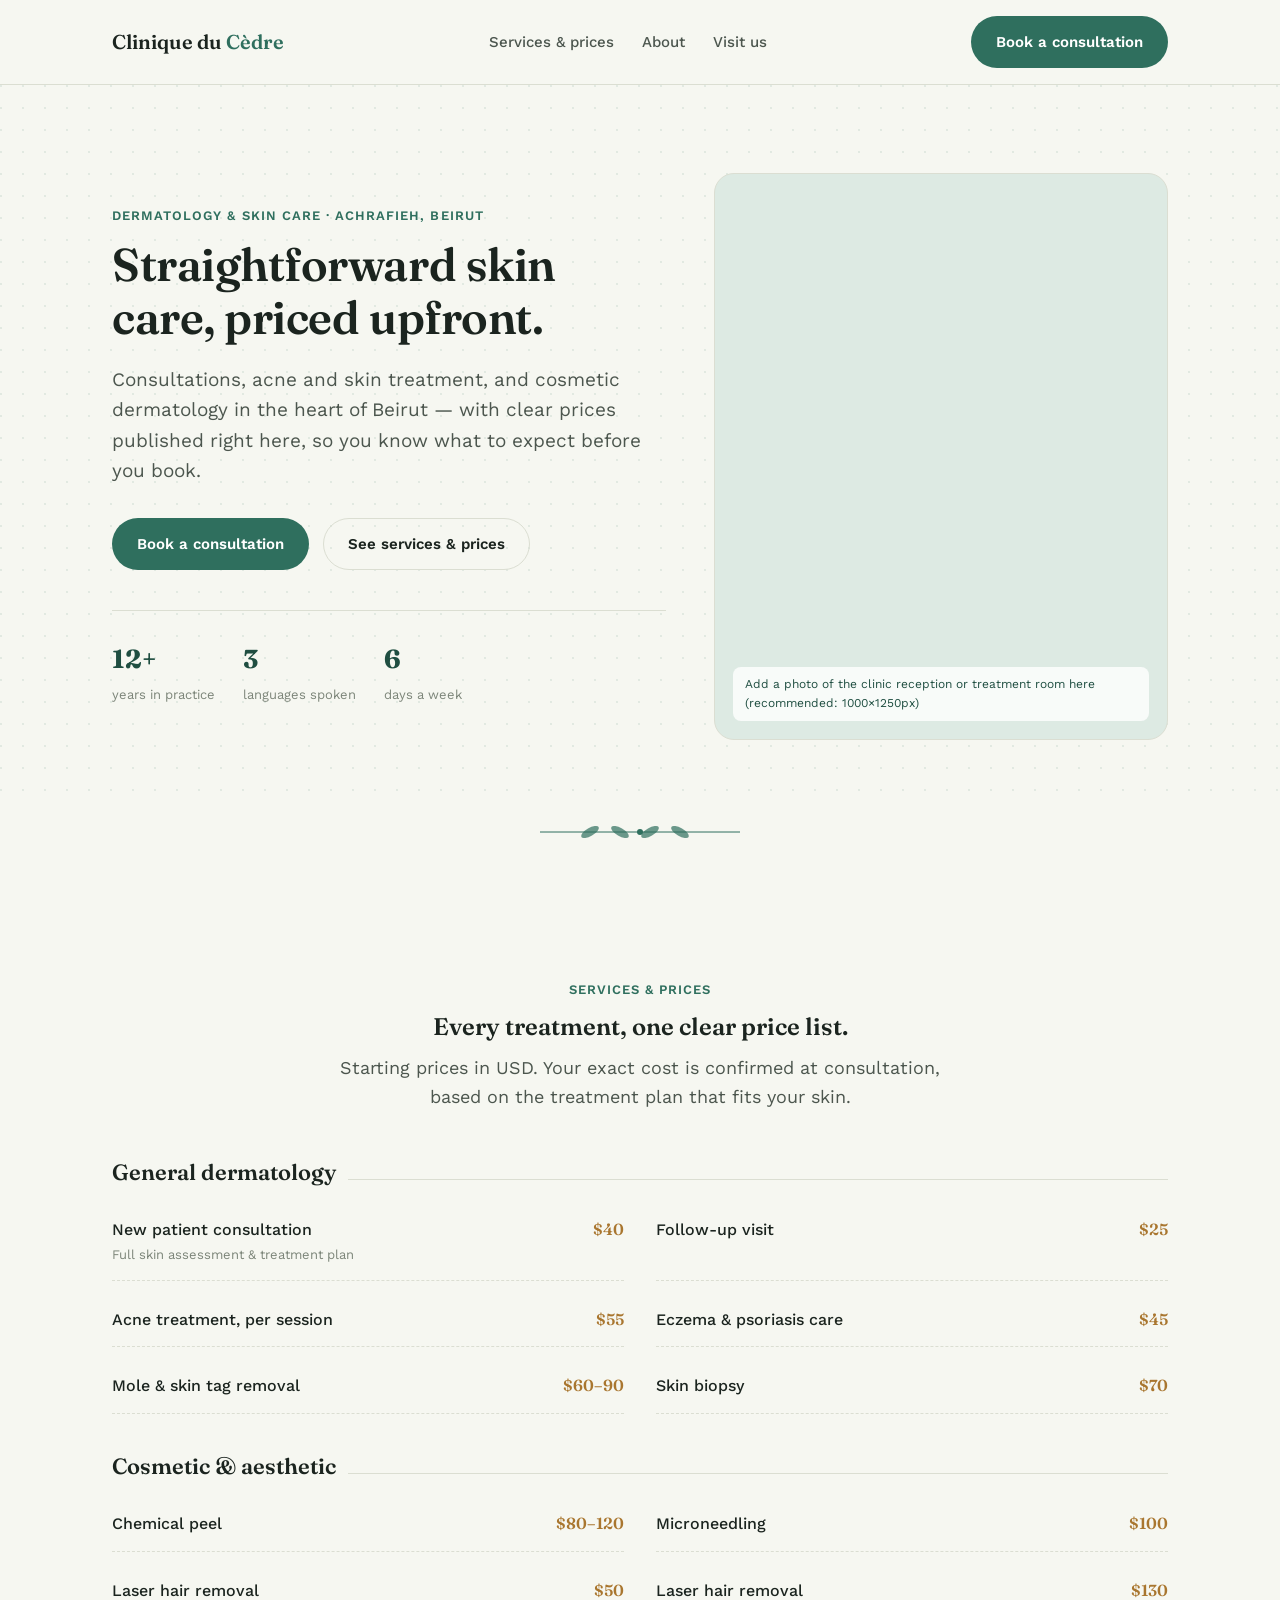
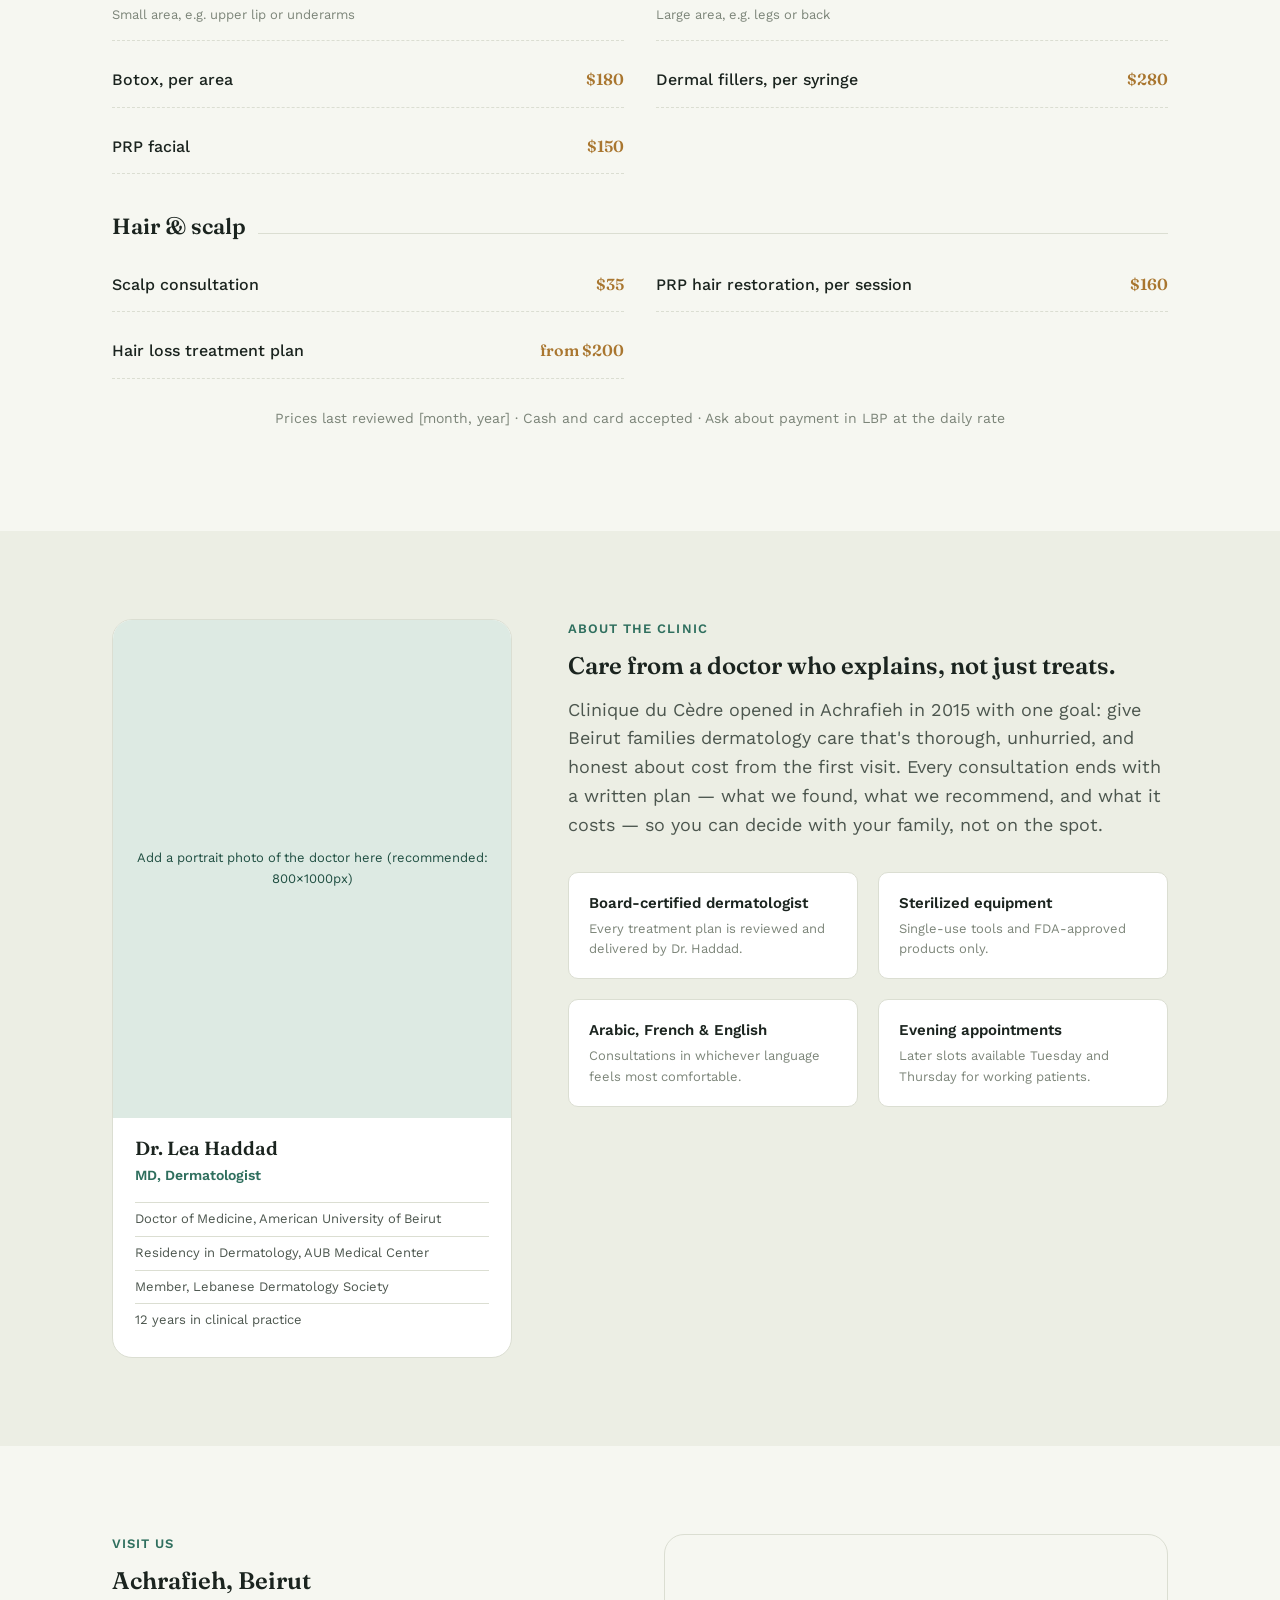
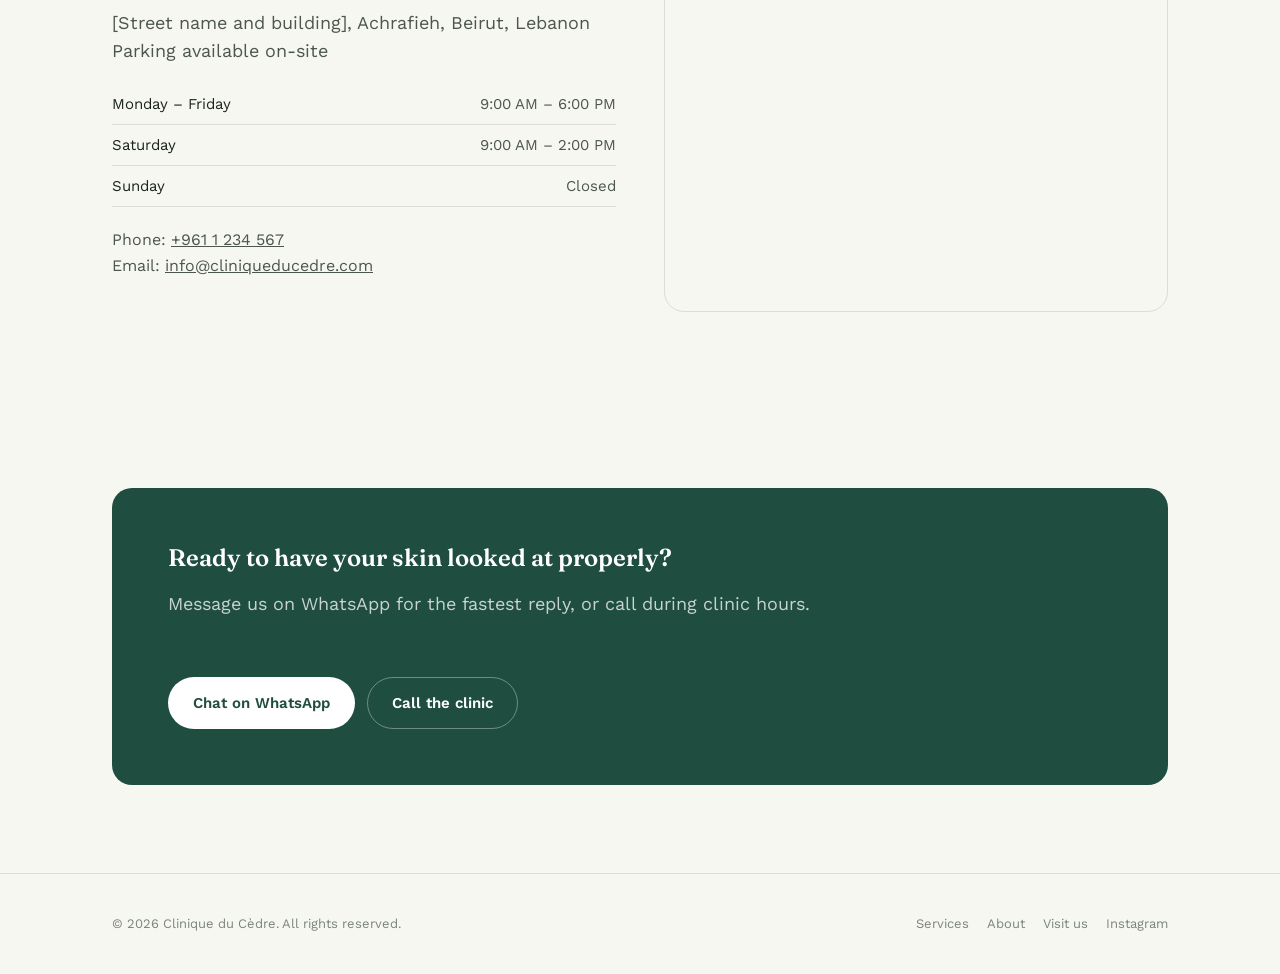
==== index.html @ 58fbdebb "Initial Site" ====
<!DOCTYPE html>
<html lang="en">
<head>
<meta charset="UTF-8">
<meta name="viewport" content="width=device-width, initial-scale=1.0">
<title>Clinique du Cèdre — Dermatology &amp; Skin Care, Beirut</title>
<meta name="description" content="Dermatology and skin care clinic in Achrafieh, Beirut. Consultations, acne and skin treatment, cosmetic dermatology — with upfront pricing.">
<link rel="preconnect" href="https://fonts.googleapis.com">
<link rel="preconnect" href="https://fonts.gstatic.com" crossorigin>
<link href="https://fonts.googleapis.com/css2?family=Fraunces:wght@500;600&family=Work+Sans:wght@400;500;600&display=swap" rel="stylesheet">
<link rel="stylesheet" href="styles.css">
</head>
<body>

<header class="site-header">
  <div class="nav-wrap">
    <a href="#top" class="logo">Clinique du <span>Cèdre</span></a>
    <nav class="nav" id="nav">
      <a href="#services">Services &amp; prices</a>
      <a href="#about">About</a>
      <a href="#location">Visit us</a>
    </nav>
    <div class="header-actions">
      <a class="btn btn-primary" href="#contact">Book a consultation</a>
      <button class="nav-toggle" id="navToggle" aria-label="Open menu" aria-expanded="false">
        <span></span><span></span><span></span>
      </button>
    </div>
  </div>
</header>

<main>

  <!-- HERO -->
  <section class="hero" id="top">
    <div class="wrap hero-inner">
      <div>
        <p class="eyebrow">Dermatology &amp; skin care · Achrafieh, Beirut</p>
        <h1>Straightforward skin care, priced upfront.</h1>
        <p class="lede">Consultations, acne and skin treatment, and cosmetic dermatology in the heart of Beirut — with clear prices published right here, so you know what to expect before you book.</p>
        <div class="hero-actions">
          <a class="btn btn-primary" href="#contact">Book a consultation</a>
          <a class="btn btn-ghost" href="#services">See services &amp; prices</a>
        </div>
        <div class="hero-stats">
          <div class="stat"><b>12+</b><span>years in practice</span></div>
          <div class="stat"><b>3</b><span>languages spoken</span></div>
          <div class="stat"><b>6</b><span>days a week</span></div>
        </div>
      </div>
      <div class="hero-art">
        <span class="placeholder-label">Add a photo of the clinic reception or treatment room here (recommended: 1000×1250px)</span>
      </div>
    </div>
  </section>

  <div class="cedar-divider" aria-hidden="true">
    <svg viewBox="0 0 220 40" fill="none" xmlns="http://www.w3.org/2000/svg">
      <line x1="10" y1="20" x2="210" y2="20" stroke="currentColor" stroke-width="1"/>
      <ellipse cx="60" cy="20" rx="10" ry="4" transform="rotate(-30 60 20)" fill="currentColor" opacity="0.7"/>
      <ellipse cx="90" cy="20" rx="10" ry="4" transform="rotate(30 90 20)" fill="currentColor" opacity="0.7"/>
      <ellipse cx="120" cy="20" rx="10" ry="4" transform="rotate(-30 120 20)" fill="currentColor" opacity="0.7"/>
      <ellipse cx="150" cy="20" rx="10" ry="4" transform="rotate(30 150 20)" fill="currentColor" opacity="0.7"/>
      <circle cx="110" cy="20" r="3" fill="currentColor"/>
    </svg>
  </div>

  <!-- SERVICES & PRICING -->
  <section id="services">
    <div class="wrap">
      <div class="section-head">
        <p class="eyebrow">Services &amp; prices</p>
        <h2>Every treatment, one clear price list.</h2>
        <p class="lede">Starting prices in USD. Your exact cost is confirmed at consultation, based on the treatment plan that fits your skin.</p>
      </div>

      <div class="service-groups">

        <div class="service-group">
          <h3>General dermatology</h3>
          <div class="service-list">
            <div class="service-row">
              <div><span class="name">New patient consultation</span><span class="desc">Full skin assessment &amp; treatment plan</span></div>
              <div class="price">$40</div>
            </div>
            <div class="service-row">
              <div><span class="name">Follow-up visit</span></div>
              <div class="price">$25</div>
            </div>
            <div class="service-row">
              <div><span class="name">Acne treatment, per session</span></div>
              <div class="price">$55</div>
            </div>
            <div class="service-row">
              <div><span class="name">Eczema &amp; psoriasis care</span></div>
              <div class="price">$45</div>
            </div>
            <div class="service-row">
              <div><span class="name">Mole &amp; skin tag removal</span></div>
              <div class="price">$60–90</div>
            </div>
            <div class="service-row">
              <div><span class="name">Skin biopsy</span></div>
              <div class="price">$70</div>
            </div>
          </div>
        </div>

        <div class="service-group">
          <h3>Cosmetic &amp; aesthetic</h3>
          <div class="service-list">
            <div class="service-row">
              <div><span class="name">Chemical peel</span></div>
              <div class="price">$80–120</div>
            </div>
            <div class="service-row">
              <div><span class="name">Microneedling</span></div>
              <div class="price">$100</div>
            </div>
            <div class="service-row">
              <div><span class="name">Laser hair removal</span><span class="desc">Small area, e.g. upper lip or underarms</span></div>
              <div class="price">$50</div>
            </div>
            <div class="service-row">
              <div><span class="name">Laser hair removal</span><span class="desc">Large area, e.g. legs or back</span></div>
              <div class="price">$130</div>
            </div>
            <div class="service-row">
              <div><span class="name">Botox, per area</span></div>
              <div class="price">$180</div>
            </div>
            <div class="service-row">
              <div><span class="name">Dermal fillers, per syringe</span></div>
              <div class="price">$280</div>
            </div>
            <div class="service-row">
              <div><span class="name">PRP facial</span></div>
              <div class="price">$150</div>
            </div>
          </div>
        </div>

        <div class="service-group">
          <h3>Hair &amp; scalp</h3>
          <div class="service-list">
            <div class="service-row">
              <div><span class="name">Scalp consultation</span></div>
              <div class="price">$35</div>
            </div>
            <div class="service-row">
              <div><span class="name">PRP hair restoration, per session</span></div>
              <div class="price">$160</div>
            </div>
            <div class="service-row">
              <div><span class="name">Hair loss treatment plan</span></div>
              <div class="price">from $200</div>
            </div>
          </div>
        </div>

      </div>

      <p class="price-note">Prices last reviewed [month, year] · Cash and card accepted · Ask about payment in LBP at the daily rate</p>
    </div>
  </section>

  <!-- ABOUT -->
  <section class="bg-alt" id="about">
    <div class="wrap about-grid">
      <div class="doctor-card">
        <div class="doctor-photo">Add a portrait photo of the doctor here (recommended: 800×1000px)</div>
        <div class="info">
          <h3>Dr. Lea Haddad</h3>
          <p class="role">MD, Dermatologist</p>
          <ul class="credentials">
            <li>Doctor of Medicine, American University of Beirut</li>
            <li>Residency in Dermatology, AUB Medical Center</li>
            <li>Member, Lebanese Dermatology Society</li>
            <li>12 years in clinical practice</li>
          </ul>
        </div>
      </div>

      <div>
        <p class="eyebrow">About the clinic</p>
        <h2>Care from a doctor who explains, not just treats.</h2>
        <p class="lede" style="margin-top:16px;">Clinique du Cèdre opened in Achrafieh in 2015 with one goal: give Beirut families dermatology care that's thorough, unhurried, and honest about cost from the first visit. Every consultation ends with a written plan — what we found, what we recommend, and what it costs — so you can decide with your family, not on the spot.</p>

        <div class="trust-grid">
          <div class="trust-item">
            <div class="t-title">Board-certified dermatologist</div>
            <div class="t-desc">Every treatment plan is reviewed and delivered by Dr. Haddad.</div>
          </div>
          <div class="trust-item">
            <div class="t-title">Sterilized equipment</div>
            <div class="t-desc">Single-use tools and FDA-approved products only.</div>
          </div>
          <div class="trust-item">
            <div class="t-title">Arabic, French &amp; English</div>
            <div class="t-desc">Consultations in whichever language feels most comfortable.</div>
          </div>
          <div class="trust-item">
            <div class="t-title">Evening appointments</div>
            <div class="t-desc">Later slots available Tuesday and Thursday for working patients.</div>
          </div>
        </div>
      </div>
    </div>
  </section>

  <!-- LOCATION -->
  <section id="location">
    <div class="wrap location-grid">
      <div>
        <p class="eyebrow">Visit us</p>
        <h2>Achrafieh, Beirut</h2>
        <p class="lede" style="margin-top:14px;">[Street name and building], Achrafieh, Beirut, Lebanon<br>Parking available on-site</p>

        <table class="hours-table">
          <tr><td>Monday – Friday</td><td>9:00 AM – 6:00 PM</td></tr>
          <tr><td>Saturday</td><td>9:00 AM – 2:00 PM</td></tr>
          <tr><td>Sunday</td><td>Closed</td></tr>
        </table>

        <p style="margin-top:20px; color: var(--ink-soft);">Phone: <a href="tel:+9611234567">+961 1 234 567</a><br>Email: <a href="mailto:info@cliniqueducedre.com">info@cliniqueducedre.com</a></p>
      </div>

      <div class="map-frame">
        <iframe
          src="https://www.google.com/maps?q=Achrafieh,Beirut,Lebanon&output=embed"
          loading="lazy"
          referrerpolicy="no-referrer-when-downgrade"
          title="Map showing Achrafieh, Beirut">
        </iframe>
      </div>
    </div>
  </section>

  <!-- CONTACT -->
  <section id="contact">
    <div class="wrap">
      <div class="contact-card">
        <div>
          <h2>Ready to have your skin looked at properly?</h2>
          <p class="lede">Message us on WhatsApp for the fastest reply, or call during clinic hours.</p>
        </div>
        <div class="contact-actions">
          <a class="btn btn-primary" href="https://wa.me/9611234567" target="_blank" rel="noopener">Chat on WhatsApp</a>
          <a class="btn btn-whatsapp" href="tel:+9611234567">Call the clinic</a>
        </div>
      </div>
    </div>
  </section>

</main>

<footer>
  <div class="wrap footer-inner">
    <span>© <span id="year"></span> Clinique du Cèdre. All rights reserved.</span>
    <div style="display:flex; gap:18px;">
      <a href="#services">Services</a>
      <a href="#about">About</a>
      <a href="#location">Visit us</a>
      <a href="https://instagram.com" target="_blank" rel="noopener">Instagram</a>
    </div>
  </div>
</footer>

<script src="script.js"></script>
</body>
</html>
---- styles.css ----
/* ============================================
   Clinique du Cèdre — Dermatology & Skin Care
   ============================================ */

:root {
  --bg: #F6F7F1;
  --bg-alt: #ECEEE4;
  --card: #FFFFFF;
  --ink: #1B241F;
  --ink-soft: #4C564E;
  --ink-faint: #7C8579;
  --accent: #2F6F5E;
  --accent-dark: #1F4E41;
  --accent-soft: #DDEAE3;
  --gold: #A9762F;
  --gold-soft: #F1E4CE;
  --line: #DBDED2;

  --font-display: "Fraunces", Georgia, serif;
  --font-body: "Work Sans", -apple-system, BlinkMacSystemFont, sans-serif;

  --radius: 10px;
  --radius-lg: 20px;
  --wrap: 1120px;
}

* { box-sizing: border-box; }
html { scroll-behavior: smooth; }

body {
  margin: 0;
  background: var(--bg);
  color: var(--ink);
  font-family: var(--font-body);
  font-size: 16px;
  line-height: 1.6;
}

img { max-width: 100%; display: block; }

a { color: inherit; }

.wrap {
  max-width: var(--wrap);
  margin: 0 auto;
  padding: 0 32px;
}

h1, h2, h3 {
  font-family: var(--font-display);
  font-weight: 600;
  line-height: 1.15;
  margin: 0;
  color: var(--ink);
}

.eyebrow {
  font-size: 13px;
  letter-spacing: 0.08em;
  text-transform: uppercase;
  color: var(--accent);
  font-weight: 600;
  margin: 0 0 12px;
}

.lede {
  font-size: 18px;
  color: var(--ink-soft);
  max-width: 60ch;
}

/* -------- Buttons -------- */
.btn {
  display: inline-flex;
  align-items: center;
  gap: 8px;
  padding: 13px 24px;
  border-radius: 999px;
  font-size: 15px;
  font-weight: 600;
  text-decoration: none;
  border: 1px solid transparent;
  cursor: pointer;
  transition: transform 0.15s ease, background 0.15s ease, border-color 0.15s ease;
}
.btn:hover { transform: translateY(-1px); }
.btn-primary { background: var(--accent); color: #fff; }
.btn-primary:hover { background: var(--accent-dark); }
.btn-ghost { background: transparent; color: var(--ink); border-color: var(--line); }
.btn-ghost:hover { border-color: var(--accent); color: var(--accent); }
.btn-whatsapp { background: #fff; color: var(--accent-dark); border-color: var(--accent-soft); }
.btn-whatsapp:hover { border-color: var(--accent); }

/* -------- Header -------- */
.site-header {
  position: sticky;
  top: 0;
  z-index: 50;
  background: rgba(246, 247, 241, 0.92);
  backdrop-filter: blur(8px);
  border-bottom: 1px solid var(--line);
}
.nav-wrap {
  max-width: var(--wrap);
  margin: 0 auto;
  padding: 16px 32px;
  display: flex;
  align-items: center;
  justify-content: space-between;
  gap: 24px;
}
.logo {
  font-family: var(--font-display);
  font-size: 20px;
  font-weight: 600;
  text-decoration: none;
  color: var(--ink);
  white-space: nowrap;
}
.logo span { color: var(--accent); }
.nav {
  display: flex;
  gap: 28px;
  align-items: center;
}
.nav a {
  text-decoration: none;
  font-size: 15px;
  color: var(--ink-soft);
  font-weight: 500;
}
.nav a:hover { color: var(--accent); }
.nav-toggle {
  display: none;
  background: none;
  border: none;
  cursor: pointer;
  padding: 6px;
}
.nav-toggle span {
  display: block;
  width: 22px;
  height: 2px;
  background: var(--ink);
  margin: 5px 0;
  transition: 0.2s;
}
.header-actions { display: flex; align-items: center; gap: 16px; }

/* -------- Hero -------- */
.hero {
  position: relative;
  overflow: hidden;
  padding: 88px 0 64px;
  background:
    radial-gradient(circle at 1px 1px, rgba(47,111,94,0.10) 1.4px, transparent 0) 0 0/22px 22px,
    var(--bg);
}
.hero-inner {
  display: grid;
  grid-template-columns: 1.1fr 0.9fr;
  gap: 48px;
  align-items: center;
}
.hero h1 {
  font-size: 46px;
  letter-spacing: -0.01em;
}
.hero .lede { margin: 20px 0 32px; font-size: 19px; }
.hero-actions { display: flex; gap: 14px; flex-wrap: wrap; }
.hero-stats {
  display: flex;
  gap: 28px;
  margin-top: 40px;
  padding-top: 28px;
  border-top: 1px solid var(--line);
}
.stat b {
  display: block;
  font-family: var(--font-display);
  font-size: 26px;
  color: var(--accent-dark);
}
.stat span {
  font-size: 13px;
  color: var(--ink-faint);
}
.hero-art {
  border-radius: var(--radius-lg);
  background: var(--accent-soft);
  aspect-ratio: 4/5;
  display: flex;
  align-items: center;
  justify-content: center;
  position: relative;
  border: 1px solid var(--line);
}
.hero-art .placeholder-label {
  position: absolute;
  bottom: 18px;
  left: 18px;
  right: 18px;
  font-size: 12px;
  color: var(--accent-dark);
  background: rgba(255,255,255,0.8);
  padding: 8px 12px;
  border-radius: 8px;
}

/* -------- Cedar divider (signature motif) -------- */
.cedar-divider {
  display: flex;
  justify-content: center;
  padding: 8px 0 40px;
}
.cedar-divider svg { width: 220px; height: auto; color: var(--accent); }

/* -------- Section shell -------- */
section { padding: 88px 0; }
.section-head { max-width: 620px; margin: 0 auto 48px; text-align: center; }
.section-head .lede { margin: 14px auto 0; }
.bg-alt { background: var(--bg-alt); }

/* -------- Services -------- */
.service-groups { display: flex; flex-direction: column; gap: 40px; }
.service-group h3 {
  font-size: 22px;
  margin-bottom: 18px;
  display: flex;
  align-items: baseline;
  gap: 12px;
}
.service-group h3::after {
  content: "";
  flex: 1;
  height: 1px;
  background: var(--line);
}
.service-list { display: grid; grid-template-columns: repeat(2, 1fr); gap: 12px 32px; }
.service-row {
  display: flex;
  justify-content: space-between;
  align-items: baseline;
  gap: 16px;
  padding: 14px 0;
  border-bottom: 1px dashed var(--line);
}
.service-row .name { font-weight: 500; }
.service-row .desc { display: block; font-size: 13px; color: var(--ink-faint); margin-top: 2px; }
.service-row .price {
  font-family: var(--font-display);
  font-weight: 600;
  color: var(--gold);
  white-space: nowrap;
}
.price-note {
  margin-top: 28px;
  font-size: 14px;
  color: var(--ink-faint);
  text-align: center;
}

/* -------- About -------- */
.about-grid {
  display: grid;
  grid-template-columns: 0.8fr 1.2fr;
  gap: 56px;
  align-items: start;
}
.doctor-card {
  background: var(--card);
  border: 1px solid var(--line);
  border-radius: var(--radius-lg);
  overflow: hidden;
}
.doctor-photo {
  aspect-ratio: 4/5;
  background: var(--accent-soft);
  display: flex;
  align-items: center;
  justify-content: center;
  color: var(--accent-dark);
  font-size: 13px;
  text-align: center;
  padding: 20px;
}
.doctor-card .info { padding: 20px 22px; }
.doctor-card h3 { font-size: 19px; }
.doctor-card .role { color: var(--accent); font-size: 14px; font-weight: 600; margin: 4px 0 0; }
.credentials { list-style: none; margin: 16px 0 0; padding: 0; font-size: 13px; color: var(--ink-soft); }
.credentials li { padding: 6px 0; border-top: 1px solid var(--line); }

.trust-grid {
  display: grid;
  grid-template-columns: repeat(2, 1fr);
  gap: 20px;
  margin-top: 32px;
}
.trust-item {
  background: var(--card);
  border: 1px solid var(--line);
  border-radius: var(--radius);
  padding: 18px 20px;
}
.trust-item .t-title { font-weight: 600; font-size: 15px; }
.trust-item .t-desc { font-size: 13px; color: var(--ink-faint); margin-top: 4px; }

/* -------- Location -------- */
.location-grid {
  display: grid;
  grid-template-columns: 1fr 1fr;
  gap: 48px;
  align-items: start;
}
.hours-table { width: 100%; border-collapse: collapse; margin-top: 16px; }
.hours-table td { padding: 8px 0; border-bottom: 1px solid var(--line); font-size: 15px; }
.hours-table td:last-child { text-align: right; color: var(--ink-soft); }
.map-frame {
  border-radius: var(--radius-lg);
  overflow: hidden;
  border: 1px solid var(--line);
  aspect-ratio: 4/3;
}
.map-frame iframe { width: 100%; height: 100%; border: 0; }

/* -------- Contact -------- */
.contact-card {
  background: var(--accent-dark);
  color: #F3F5F0;
  border-radius: var(--radius-lg);
  padding: 56px;
  display: flex;
  justify-content: space-between;
  align-items: center;
  gap: 40px;
  flex-wrap: wrap;
}
.contact-card h2 { color: #fff; }
.contact-card .lede { color: rgba(243,245,240,0.8); }
.contact-actions { display: flex; gap: 12px; flex-wrap: wrap; }
.contact-card .btn-primary { background: #fff; color: var(--accent-dark); }
.contact-card .btn-primary:hover { background: var(--gold-soft); }
.contact-card .btn-whatsapp { background: transparent; color: #fff; border-color: rgba(255,255,255,0.35); }

/* -------- Footer -------- */
footer {
  border-top: 1px solid var(--line);
  padding: 40px 0;
}
.footer-inner {
  display: flex;
  justify-content: space-between;
  align-items: center;
  gap: 20px;
  flex-wrap: wrap;
  font-size: 13px;
  color: var(--ink-faint);
}
.footer-inner a { text-decoration: none; color: var(--ink-faint); }
.footer-inner a:hover { color: var(--accent); }

/* -------- Responsive -------- */
@media (max-width: 900px) {
  .hero-inner, .about-grid, .location-grid { grid-template-columns: 1fr; }
  .hero-art { order: -1; }
  .service-list { grid-template-columns: 1fr; }
  .trust-grid { grid-template-columns: 1fr; }
}

@media (max-width: 720px) {
  .nav, .header-actions .btn-primary { display: none; }
  .nav-toggle { display: block; }
  .nav.open {
    display: flex;
    flex-direction: column;
    position: absolute;
    top: 100%;
    left: 0;
    right: 0;
    background: var(--bg);
    padding: 20px 32px;
    border-bottom: 1px solid var(--line);
  }
  .hero h1 { font-size: 34px; }
  .hero-stats { flex-wrap: wrap; }
  .contact-card { padding: 36px 28px; flex-direction: column; text-align: center; }
  section { padding: 56px 0; }
}

@media (prefers-reduced-motion: reduce) {
  html { scroll-behavior: auto; }
  .btn { transition: none; }
}
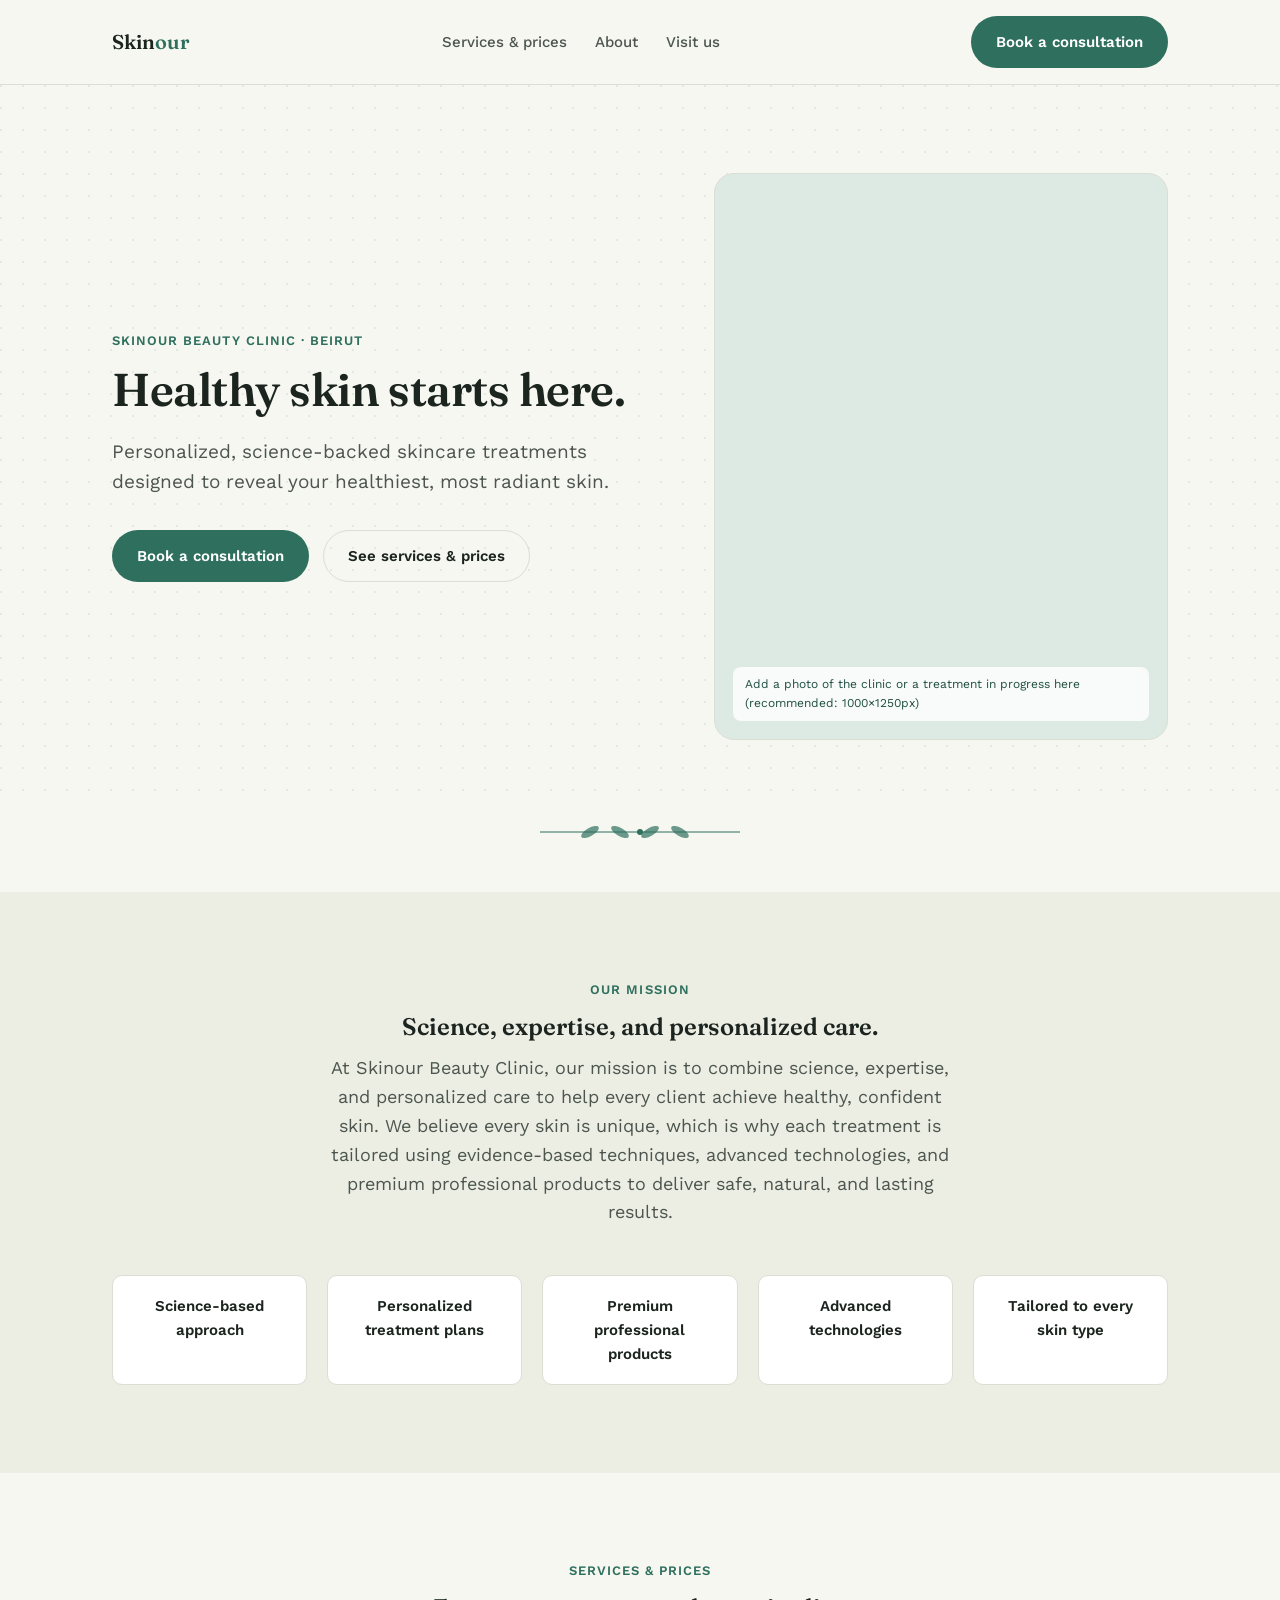
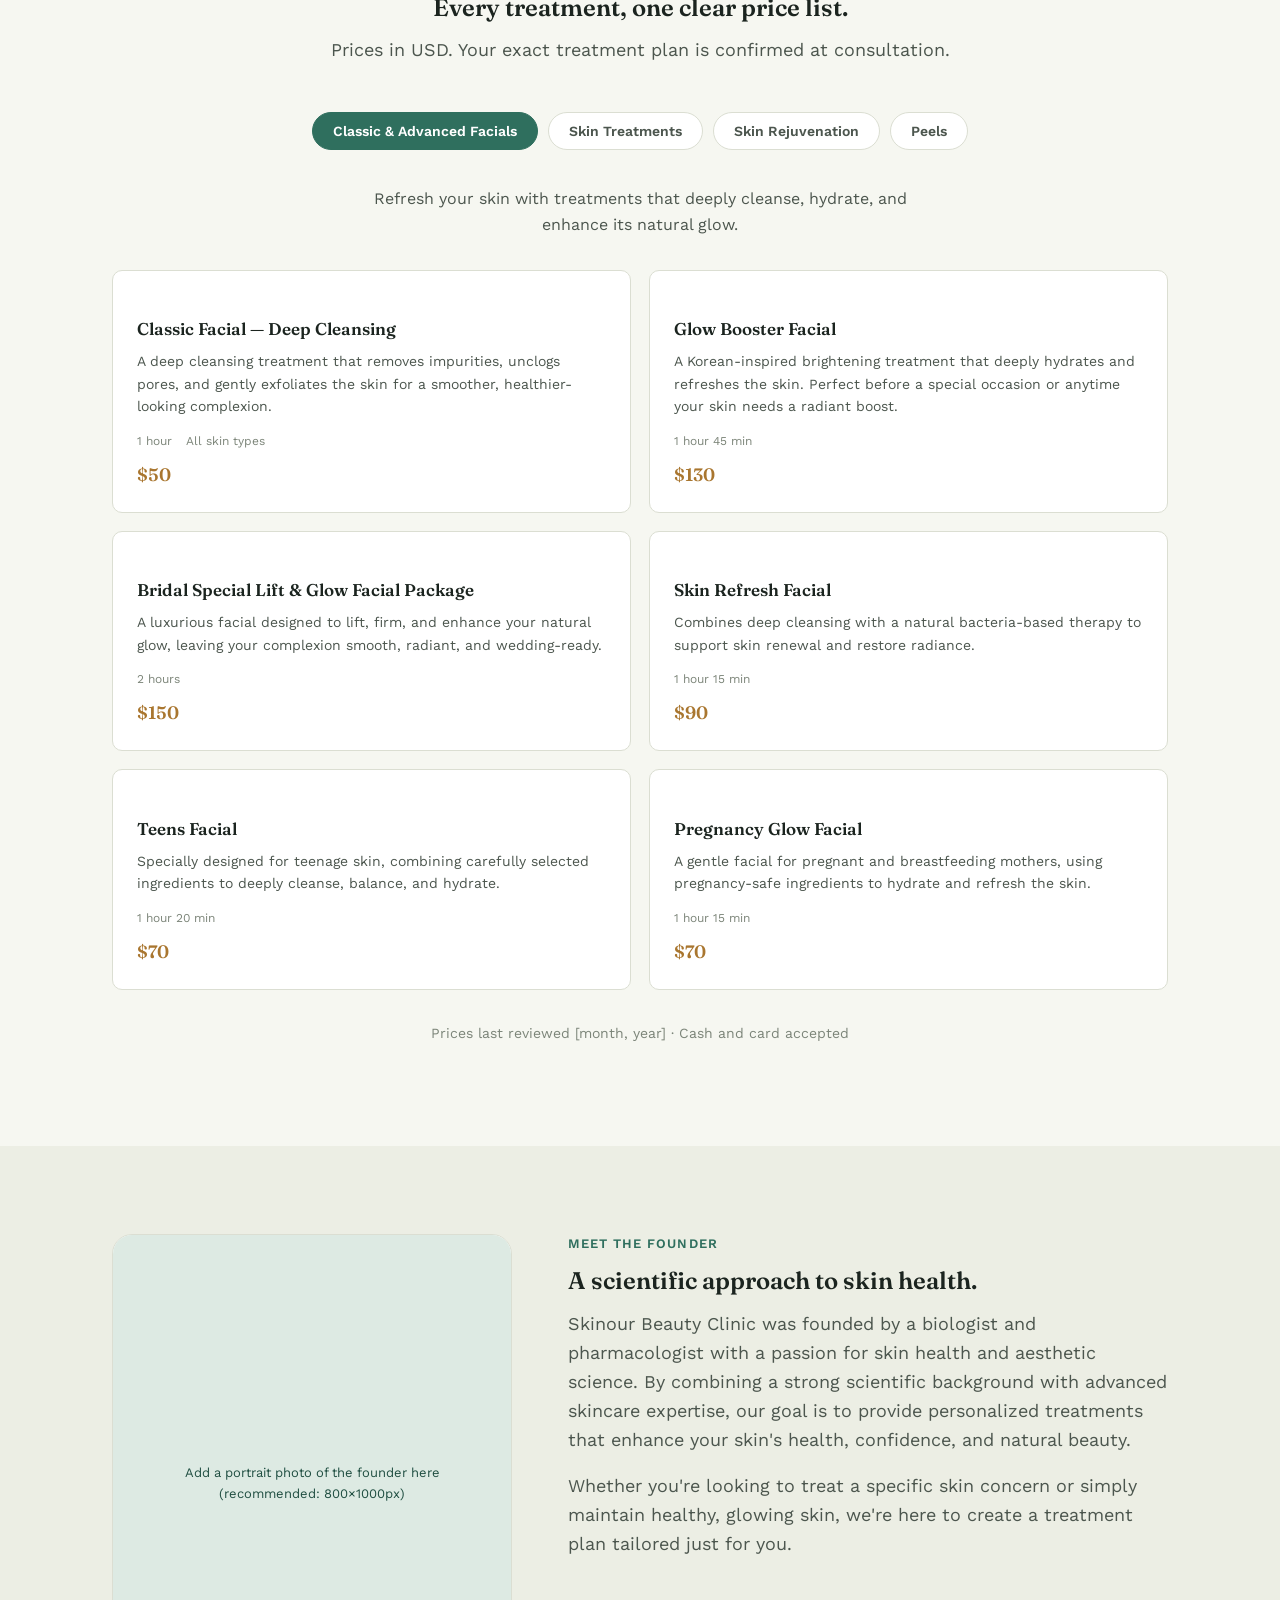
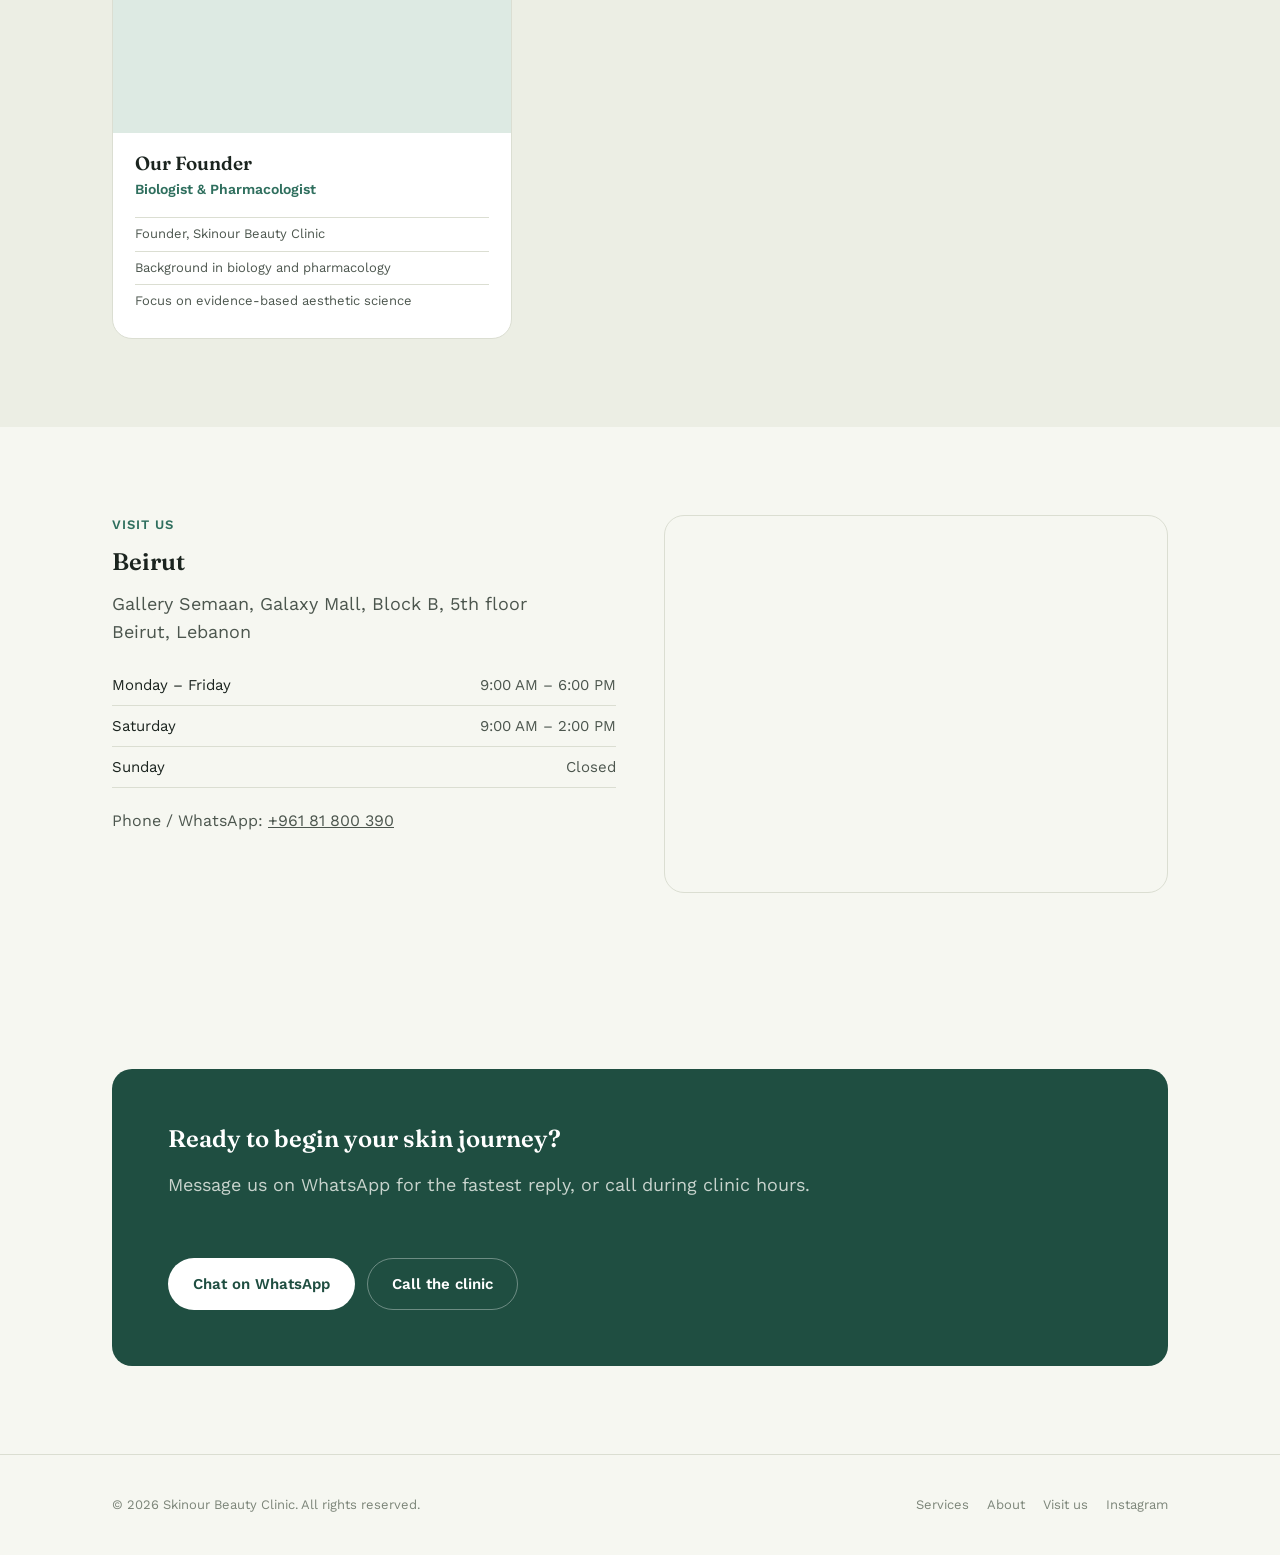
==== commit e776c0ae: "Add files via upload" ====
--- a/index.html
+++ b/index.html
@@ -3,8 +3,8 @@
 <head>
 <meta charset="UTF-8">
 <meta name="viewport" content="width=device-width, initial-scale=1.0">
-<title>Clinique du Cèdre — Dermatology &amp; Skin Care, Beirut</title>
-<meta name="description" content="Dermatology and skin care clinic in Achrafieh, Beirut. Consultations, acne and skin treatment, cosmetic dermatology — with upfront pricing.">
+<title>Skinour Beauty Clinic — Skincare Treatments in Beirut</title>
+<meta name="description" content="Personalized, science-backed skincare treatments in Beirut. Facials, skin treatments, skin rejuvenation, and professional peels — with upfront pricing.">
 <link rel="preconnect" href="https://fonts.googleapis.com">
 <link rel="preconnect" href="https://fonts.gstatic.com" crossorigin>
 <link href="https://fonts.googleapis.com/css2?family=Fraunces:wght@500;600&family=Work+Sans:wght@400;500;600&display=swap" rel="stylesheet">
@@ -14,7 +14,7 @@
 
 <header class="site-header">
   <div class="nav-wrap">
-    <a href="#top" class="logo">Clinique du <span>Cèdre</span></a>
+    <a href="#top" class="logo">Skin<span>our</span></a>
     <nav class="nav" id="nav">
       <a href="#services">Services &amp; prices</a>
       <a href="#about">About</a>
@@ -35,21 +35,16 @@
   <section class="hero" id="top">
     <div class="wrap hero-inner">
       <div>
-        <p class="eyebrow">Dermatology &amp; skin care · Achrafieh, Beirut</p>
-        <h1>Straightforward skin care, priced upfront.</h1>
-        <p class="lede">Consultations, acne and skin treatment, and cosmetic dermatology in the heart of Beirut — with clear prices published right here, so you know what to expect before you book.</p>
+        <p class="eyebrow">Skinour Beauty Clinic · Beirut</p>
+        <h1>Healthy skin starts here.</h1>
+        <p class="lede">Personalized, science-backed skincare treatments designed to reveal your healthiest, most radiant skin.</p>
         <div class="hero-actions">
           <a class="btn btn-primary" href="#contact">Book a consultation</a>
           <a class="btn btn-ghost" href="#services">See services &amp; prices</a>
         </div>
-        <div class="hero-stats">
-          <div class="stat"><b>12+</b><span>years in practice</span></div>
-          <div class="stat"><b>3</b><span>languages spoken</span></div>
-          <div class="stat"><b>6</b><span>days a week</span></div>
-        </div>
       </div>
       <div class="hero-art">
-        <span class="placeholder-label">Add a photo of the clinic reception or treatment room here (recommended: 1000×1250px)</span>
+        <span class="placeholder-label">Add a photo of the clinic or a treatment in progress here (recommended: 1000×1250px)</span>
       </div>
     </div>
   </section>
@@ -65,145 +60,220 @@
     </svg>
   </div>
 
+  <!-- MISSION -->
+  <section class="bg-alt">
+    <div class="wrap">
+      <div class="section-head">
+        <p class="eyebrow">Our mission</p>
+        <h2>Science, expertise, and personalized care.</h2>
+        <p class="lede">At Skinour Beauty Clinic, our mission is to combine science, expertise, and personalized care to help every client achieve healthy, confident skin. We believe every skin is unique, which is why each treatment is tailored using evidence-based techniques, advanced technologies, and premium professional products to deliver safe, natural, and lasting results.</p>
+      </div>
+
+      <div class="trust-grid trust-grid-5">
+        <div class="trust-item"><div class="t-title">Science-based approach</div></div>
+        <div class="trust-item"><div class="t-title">Personalized treatment plans</div></div>
+        <div class="trust-item"><div class="t-title">Premium professional products</div></div>
+        <div class="trust-item"><div class="t-title">Advanced technologies</div></div>
+        <div class="trust-item"><div class="t-title">Tailored to every skin type</div></div>
+      </div>
+    </div>
+  </section>
+
   <!-- SERVICES & PRICING -->
   <section id="services">
     <div class="wrap">
       <div class="section-head">
         <p class="eyebrow">Services &amp; prices</p>
         <h2>Every treatment, one clear price list.</h2>
-        <p class="lede">Starting prices in USD. Your exact cost is confirmed at consultation, based on the treatment plan that fits your skin.</p>
-      </div>
-
-      <div class="service-groups">
-
-        <div class="service-group">
-          <h3>General dermatology</h3>
-          <div class="service-list">
-            <div class="service-row">
-              <div><span class="name">New patient consultation</span><span class="desc">Full skin assessment &amp; treatment plan</span></div>
-              <div class="price">$40</div>
+        <p class="lede">Prices in USD. Your exact treatment plan is confirmed at consultation.</p>
+      </div>
+
+      <div class="category-tabs" id="categoryTabs">
+        <button class="tab-btn active" data-cat="facials">Classic &amp; Advanced Facials</button>
+        <button class="tab-btn" data-cat="treatments">Skin Treatments</button>
+        <button class="tab-btn" data-cat="rejuvenation">Skin Rejuvenation</button>
+        <button class="tab-btn" data-cat="peels">Peels</button>
+      </div>
+
+      <!-- FACIALS -->
+      <div class="category-panel active" id="facials">
+        <p class="category-intro">Refresh your skin with treatments that deeply cleanse, hydrate, and enhance its natural glow.</p>
+        <div class="service-cards">
+
+          <div class="service-card">
+            <h4>Classic Facial — Deep Cleansing</h4>
+            <p class="desc">A deep cleansing treatment that removes impurities, unclogs pores, and gently exfoliates the skin for a smoother, healthier-looking complexion.</p>
+            <div class="meta"><span>1 hour</span><span>All skin types</span></div>
+            <div class="card-price">$50</div>
+          </div>
+
+          <div class="service-card">
+            <h4>Glow Booster Facial</h4>
+            <p class="desc">A Korean-inspired brightening treatment that deeply hydrates and refreshes the skin. Perfect before a special occasion or anytime your skin needs a radiant boost.</p>
+            <div class="meta"><span>1 hour 45 min</span></div>
+            <div class="card-price">$130</div>
+          </div>
+
+          <div class="service-card">
+            <h4>Bridal Special Lift &amp; Glow Facial Package</h4>
+            <p class="desc">A luxurious facial designed to lift, firm, and enhance your natural glow, leaving your complexion smooth, radiant, and wedding-ready.</p>
+            <div class="meta"><span>2 hours</span></div>
+            <div class="card-price">$150</div>
+          </div>
+
+          <div class="service-card">
+            <h4>Skin Refresh Facial</h4>
+            <p class="desc">Combines deep cleansing with a natural bacteria-based therapy to support skin renewal and restore radiance.</p>
+            <div class="meta"><span>1 hour 15 min</span></div>
+            <div class="card-price">$90</div>
+          </div>
+
+          <div class="service-card">
+            <h4>Teens Facial</h4>
+            <p class="desc">Specially designed for teenage skin, combining carefully selected ingredients to deeply cleanse, balance, and hydrate.</p>
+            <div class="meta"><span>1 hour 20 min</span></div>
+            <div class="card-price">$70</div>
+          </div>
+
+          <div class="service-card">
+            <h4>Pregnancy Glow Facial</h4>
+            <p class="desc">A gentle facial for pregnant and breastfeeding mothers, using pregnancy-safe ingredients to hydrate and refresh the skin.</p>
+            <div class="meta"><span>1 hour 15 min</span></div>
+            <div class="card-price">$70</div>
+          </div>
+
+        </div>
+      </div>
+
+      <!-- SKIN TREATMENTS -->
+      <div class="category-panel" id="treatments">
+        <p class="category-intro">Advanced therapies designed to address specific skin concerns with targeted, professional solutions.</p>
+        <div class="service-cards">
+
+          <div class="service-card">
+            <h4>Acne Treatment</h4>
+            <p class="desc">Using carefully selected professional ingredients, this treatment helps calm inflammation, clear clogged pores, and support clearer skin.</p>
+            <div class="meta"><span>45 min</span></div>
+            <div class="card-price">$50</div>
+          </div>
+
+          <div class="service-card">
+            <h4>Rosacea Treatment</h4>
+            <p class="desc">A gentle treatment designed to reduce redness, strengthen the skin barrier, and restore a more balanced complexion.</p>
+            <div class="card-price">$40</div>
+          </div>
+
+          <div class="service-card">
+            <h4>Body Brightening Treatment</h4>
+            <p class="desc">Suitable for intimate areas, underarms, elbows, and knees — helps improve the appearance of uneven skin tone.</p>
+            <div class="card-price">from $40 <span class="unit">/ area</span></div>
+          </div>
+
+          <div class="service-card">
+            <h4>Stretch Mark Correction Treatment</h4>
+            <p class="desc">Uses nano-level skin rejuvenation technology to target stretch marks by stimulating skin renewal and collagen production.</p>
+            <div class="card-price">from $200 <span class="unit">/ area</span></div>
+          </div>
+
+          <div class="service-card">
+            <h4>Under-Eye Treatment</h4>
+            <p class="desc">A targeted treatment to improve dark circles, fine lines, and hollow-looking under-eyes.</p>
+            <div class="card-price">$50</div>
+          </div>
+
+          <div class="service-card">
+            <h4>Milia Removal</h4>
+            <p class="desc">A quick and precise treatment to safely remove milia, leaving the skin smoother and clearer.</p>
+            <div class="card-price">$15</div>
+          </div>
+
+        </div>
+      </div>
+
+      <!-- SKIN REJUVENATION -->
+      <div class="category-panel" id="rejuvenation">
+        <p class="category-intro">Advanced treatments designed to stimulate skin renewal, improve skin quality, and restore a healthy, youthful appearance.</p>
+        <div class="service-cards">
+
+          <div class="service-card">
+            <h4>Microneedling</h4>
+            <p class="desc">Our signature microneedling treatment uses personalized serums tailored to your skin's needs to improve pigmentation, acne scars, texture, enlarged pores, and signs of aging. A minimum of 4 sessions is recommended, one per month.</p>
+            <div class="service-options">
+              <div class="service-option-row"><span>Regular Microneedling</span><span class="opt-price">from $55</span></div>
+              <div class="service-option-row"><span>Nanopore Microneedling</span><span class="opt-price">from $130</span></div>
             </div>
-            <div class="service-row">
-              <div><span class="name">Follow-up visit</span></div>
-              <div class="price">$25</div>
+          </div>
+
+          <div class="service-card">
+            <h4>Skin Boosters</h4>
+            <p class="desc">Advanced injectable treatments designed to reduce fine lines and wrinkles, restore hydration and volume, and enhance your skin's natural glow.</p>
+            <div class="service-options">
+              <div class="service-option-row"><span>Hyaluronic Pull-Up</span><span class="opt-price">$50</span></div>
+              <div class="service-option-row"><span>Peptides</span><span class="opt-price">$50</span></div>
+              <div class="service-option-row"><span>Radiance Booster</span><span class="opt-price">$50</span></div>
             </div>
-            <div class="service-row">
-              <div><span class="name">Acne treatment, per session</span></div>
-              <div class="price">$55</div>
-            </div>
-            <div class="service-row">
-              <div><span class="name">Eczema &amp; psoriasis care</span></div>
-              <div class="price">$45</div>
-            </div>
-            <div class="service-row">
-              <div><span class="name">Mole &amp; skin tag removal</span></div>
-              <div class="price">$60–90</div>
-            </div>
-            <div class="service-row">
-              <div><span class="name">Skin biopsy</span></div>
-              <div class="price">$70</div>
-            </div>
-          </div>
-        </div>
-
-        <div class="service-group">
-          <h3>Cosmetic &amp; aesthetic</h3>
-          <div class="service-list">
-            <div class="service-row">
-              <div><span class="name">Chemical peel</span></div>
-              <div class="price">$80–120</div>
-            </div>
-            <div class="service-row">
-              <div><span class="name">Microneedling</span></div>
-              <div class="price">$100</div>
-            </div>
-            <div class="service-row">
-              <div><span class="name">Laser hair removal</span><span class="desc">Small area, e.g. upper lip or underarms</span></div>
-              <div class="price">$50</div>
-            </div>
-            <div class="service-row">
-              <div><span class="name">Laser hair removal</span><span class="desc">Large area, e.g. legs or back</span></div>
-              <div class="price">$130</div>
-            </div>
-            <div class="service-row">
-              <div><span class="name">Botox, per area</span></div>
-              <div class="price">$180</div>
-            </div>
-            <div class="service-row">
-              <div><span class="name">Dermal fillers, per syringe</span></div>
-              <div class="price">$280</div>
-            </div>
-            <div class="service-row">
-              <div><span class="name">PRP facial</span></div>
-              <div class="price">$150</div>
-            </div>
-          </div>
-        </div>
-
-        <div class="service-group">
-          <h3>Hair &amp; scalp</h3>
-          <div class="service-list">
-            <div class="service-row">
-              <div><span class="name">Scalp consultation</span></div>
-              <div class="price">$35</div>
-            </div>
-            <div class="service-row">
-              <div><span class="name">PRP hair restoration, per session</span></div>
-              <div class="price">$160</div>
-            </div>
-            <div class="service-row">
-              <div><span class="name">Hair loss treatment plan</span></div>
-              <div class="price">from $200</div>
-            </div>
-          </div>
-        </div>
-
-      </div>
-
-      <p class="price-note">Prices last reviewed [month, year] · Cash and card accepted · Ask about payment in LBP at the daily rate</p>
-    </div>
-  </section>
-
-  <!-- ABOUT -->
+          </div>
+
+        </div>
+      </div>
+
+      <!-- PEELS -->
+      <div class="category-panel" id="peels">
+        <p class="category-intro">Professional chemical peels designed to renew, brighten, and improve your skin.</p>
+        <div class="service-cards">
+
+          <div class="service-card">
+            <h4>Ferulac Peel</h4>
+            <p class="desc">Suitable for year-round use, including summer.</p>
+            <div class="card-price">$70</div>
+          </div>
+
+          <div class="service-card">
+            <h4>Cold Peel</h4>
+            <p class="desc">Targets pigmentation and uneven skin tone.</p>
+            <div class="card-price">$50</div>
+          </div>
+
+          <div class="service-card">
+            <h4>Glow Peel</h4>
+            <p class="desc">Perfect before a special occasion for an instant glow.</p>
+            <div class="card-price">$70</div>
+          </div>
+
+          <div class="service-card">
+            <h4>Customized Peel</h4>
+            <p class="desc">Tailored to your skin type and concerns.</p>
+            <div class="card-price">$40</div>
+          </div>
+
+        </div>
+      </div>
+
+      <p class="price-note">Prices last reviewed [month, year] · Cash and card accepted</p>
+    </div>
+  </section>
+
+  <!-- ABOUT / FOUNDER -->
   <section class="bg-alt" id="about">
     <div class="wrap about-grid">
       <div class="doctor-card">
-        <div class="doctor-photo">Add a portrait photo of the doctor here (recommended: 800×1000px)</div>
+        <div class="doctor-photo">Add a portrait photo of the founder here (recommended: 800×1000px)</div>
         <div class="info">
-          <h3>Dr. Lea Haddad</h3>
-          <p class="role">MD, Dermatologist</p>
+          <h3>Our Founder</h3>
+          <p class="role">Biologist &amp; Pharmacologist</p>
           <ul class="credentials">
-            <li>Doctor of Medicine, American University of Beirut</li>
-            <li>Residency in Dermatology, AUB Medical Center</li>
-            <li>Member, Lebanese Dermatology Society</li>
-            <li>12 years in clinical practice</li>
+            <li>Founder, Skinour Beauty Clinic</li>
+            <li>Background in biology and pharmacology</li>
+            <li>Focus on evidence-based aesthetic science</li>
           </ul>
         </div>
       </div>
 
       <div>
-        <p class="eyebrow">About the clinic</p>
-        <h2>Care from a doctor who explains, not just treats.</h2>
-        <p class="lede" style="margin-top:16px;">Clinique du Cèdre opened in Achrafieh in 2015 with one goal: give Beirut families dermatology care that's thorough, unhurried, and honest about cost from the first visit. Every consultation ends with a written plan — what we found, what we recommend, and what it costs — so you can decide with your family, not on the spot.</p>
-
-        <div class="trust-grid">
-          <div class="trust-item">
-            <div class="t-title">Board-certified dermatologist</div>
-            <div class="t-desc">Every treatment plan is reviewed and delivered by Dr. Haddad.</div>
-          </div>
-          <div class="trust-item">
-            <div class="t-title">Sterilized equipment</div>
-            <div class="t-desc">Single-use tools and FDA-approved products only.</div>
-          </div>
-          <div class="trust-item">
-            <div class="t-title">Arabic, French &amp; English</div>
-            <div class="t-desc">Consultations in whichever language feels most comfortable.</div>
-          </div>
-          <div class="trust-item">
-            <div class="t-title">Evening appointments</div>
-            <div class="t-desc">Later slots available Tuesday and Thursday for working patients.</div>
-          </div>
-        </div>
+        <p class="eyebrow">Meet the founder</p>
+        <h2>A scientific approach to skin health.</h2>
+        <p class="lede" style="margin-top:16px;">Skinour Beauty Clinic was founded by a biologist and pharmacologist with a passion for skin health and aesthetic science. By combining a strong scientific background with advanced skincare expertise, our goal is to provide personalized treatments that enhance your skin's health, confidence, and natural beauty.</p>
+        <p class="lede" style="margin-top:16px;">Whether you're looking to treat a specific skin concern or simply maintain healthy, glowing skin, we're here to create a treatment plan tailored just for you.</p>
       </div>
     </div>
   </section>
@@ -213,8 +283,8 @@
     <div class="wrap location-grid">
       <div>
         <p class="eyebrow">Visit us</p>
-        <h2>Achrafieh, Beirut</h2>
-        <p class="lede" style="margin-top:14px;">[Street name and building], Achrafieh, Beirut, Lebanon<br>Parking available on-site</p>
+        <h2>Beirut</h2>
+        <p class="lede" style="margin-top:14px;">Gallery Semaan, Galaxy Mall, Block B, 5th floor<br>Beirut, Lebanon</p>
 
         <table class="hours-table">
           <tr><td>Monday – Friday</td><td>9:00 AM – 6:00 PM</td></tr>
@@ -222,15 +292,15 @@
           <tr><td>Sunday</td><td>Closed</td></tr>
         </table>
 
-        <p style="margin-top:20px; color: var(--ink-soft);">Phone: <a href="tel:+9611234567">+961 1 234 567</a><br>Email: <a href="mailto:info@cliniqueducedre.com">info@cliniqueducedre.com</a></p>
+        <p style="margin-top:20px; color: var(--ink-soft);">Phone / WhatsApp: <a href="tel:+96181800390">+961 81 800 390</a></p>
       </div>
 
       <div class="map-frame">
         <iframe
-          src="https://www.google.com/maps?q=Achrafieh,Beirut,Lebanon&output=embed"
+          src="https://www.google.com/maps?q=Galaxy+Mall+Gallery+Semaan+Beirut+Lebanon&output=embed"
           loading="lazy"
           referrerpolicy="no-referrer-when-downgrade"
-          title="Map showing Achrafieh, Beirut">
+          title="Map showing Beirut">
         </iframe>
       </div>
     </div>
@@ -241,12 +311,12 @@
     <div class="wrap">
       <div class="contact-card">
         <div>
-          <h2>Ready to have your skin looked at properly?</h2>
+          <h2>Ready to begin your skin journey?</h2>
           <p class="lede">Message us on WhatsApp for the fastest reply, or call during clinic hours.</p>
         </div>
         <div class="contact-actions">
-          <a class="btn btn-primary" href="https://wa.me/9611234567" target="_blank" rel="noopener">Chat on WhatsApp</a>
-          <a class="btn btn-whatsapp" href="tel:+9611234567">Call the clinic</a>
+          <a class="btn btn-primary" href="https://wa.me/96181800390" target="_blank" rel="noopener">Chat on WhatsApp</a>
+          <a class="btn btn-whatsapp" href="tel:+96181800390">Call the clinic</a>
         </div>
       </div>
     </div>
@@ -256,12 +326,12 @@
 
 <footer>
   <div class="wrap footer-inner">
-    <span>© <span id="year"></span> Clinique du Cèdre. All rights reserved.</span>
+    <span>© <span id="year"></span> Skinour Beauty Clinic. All rights reserved.</span>
     <div style="display:flex; gap:18px;">
       <a href="#services">Services</a>
       <a href="#about">About</a>
       <a href="#location">Visit us</a>
-      <a href="https://instagram.com" target="_blank" rel="noopener">Instagram</a>
+      <a href="https://instagram.com/skinourbeautyclinic" target="_blank" rel="noopener">Instagram</a>
     </div>
   </div>
 </footer>
--- a/styles.css
+++ b/styles.css
@@ -221,40 +221,100 @@
 .section-head .lede { margin: 14px auto 0; }
 .bg-alt { background: var(--bg-alt); }
 
-/* -------- Services -------- */
-.service-groups { display: flex; flex-direction: column; gap: 40px; }
-.service-group h3 {
-  font-size: 22px;
-  margin-bottom: 18px;
-  display: flex;
-  align-items: baseline;
-  gap: 12px;
-}
-.service-group h3::after {
-  content: "";
-  flex: 1;
-  height: 1px;
-  background: var(--line);
-}
-.service-list { display: grid; grid-template-columns: repeat(2, 1fr); gap: 12px 32px; }
-.service-row {
+/* -------- Services: category tabs -------- */
+.category-tabs {
+  display: flex;
+  flex-wrap: wrap;
+  gap: 10px;
+  justify-content: center;
+  margin-bottom: 36px;
+}
+.tab-btn {
+  background: var(--card);
+  border: 1px solid var(--line);
+  color: var(--ink-soft);
+  font-family: var(--font-body);
+  font-size: 14px;
+  font-weight: 600;
+  padding: 10px 20px;
+  border-radius: 999px;
+  cursor: pointer;
+  transition: all 0.15s ease;
+}
+.tab-btn:hover { border-color: var(--accent); color: var(--accent); }
+.tab-btn.active { background: var(--accent); color: #fff; border-color: var(--accent); }
+
+.category-panel { display: none; }
+.category-panel.active { display: block; }
+.category-intro {
+  text-align: center;
+  color: var(--ink-soft);
+  max-width: 60ch;
+  margin: 0 auto 32px;
+}
+
+.service-cards {
+  display: grid;
+  grid-template-columns: repeat(2, 1fr);
+  gap: 18px;
+}
+.service-card {
+  background: var(--card);
+  border: 1px solid var(--line);
+  border-radius: var(--radius);
+  padding: 22px 24px;
+}
+.service-card h4 {
+  font-family: var(--font-display);
+  font-size: 17px;
+  font-weight: 600;
+  margin-bottom: 8px;
+}
+.service-card .desc {
+  font-size: 14px;
+  color: var(--ink-soft);
+  margin: 0 0 14px;
+}
+.service-card .meta {
+  display: flex;
+  gap: 14px;
+  font-size: 12px;
+  color: var(--ink-faint);
+  margin-bottom: 10px;
+}
+.service-card .card-price {
+  font-family: var(--font-display);
+  font-weight: 600;
+  font-size: 18px;
+  color: var(--gold);
+}
+.service-card .card-price .unit {
+  font-family: var(--font-body);
+  font-weight: 500;
+  font-size: 12px;
+  color: var(--ink-faint);
+}
+.service-options {
+  display: flex;
+  flex-direction: column;
+  gap: 4px;
+  margin-top: 6px;
+}
+.service-option-row {
   display: flex;
   justify-content: space-between;
-  align-items: baseline;
-  gap: 16px;
-  padding: 14px 0;
-  border-bottom: 1px dashed var(--line);
-}
-.service-row .name { font-weight: 500; }
-.service-row .desc { display: block; font-size: 13px; color: var(--ink-faint); margin-top: 2px; }
-.service-row .price {
+  font-size: 14px;
+  padding: 7px 0;
+  border-top: 1px dashed var(--line);
+}
+.service-option-row .opt-price {
   font-family: var(--font-display);
   font-weight: 600;
   color: var(--gold);
-  white-space: nowrap;
-}
+}
+
 .price-note {
-  margin-top: 28px;
+  margin-top: 32px;
   font-size: 14px;
   color: var(--ink-faint);
   text-align: center;
@@ -296,6 +356,11 @@
   gap: 20px;
   margin-top: 32px;
 }
+.trust-grid-5 {
+  grid-template-columns: repeat(auto-fit, minmax(190px, 1fr));
+  margin-top: 40px;
+}
+.trust-grid-5 .trust-item { text-align: center; }
 .trust-item {
   background: var(--card);
   border: 1px solid var(--line);
@@ -363,7 +428,7 @@
 @media (max-width: 900px) {
   .hero-inner, .about-grid, .location-grid { grid-template-columns: 1fr; }
   .hero-art { order: -1; }
-  .service-list { grid-template-columns: 1fr; }
+  .service-list, .service-cards { grid-template-columns: 1fr; }
   .trust-grid { grid-template-columns: 1fr; }
 }
 
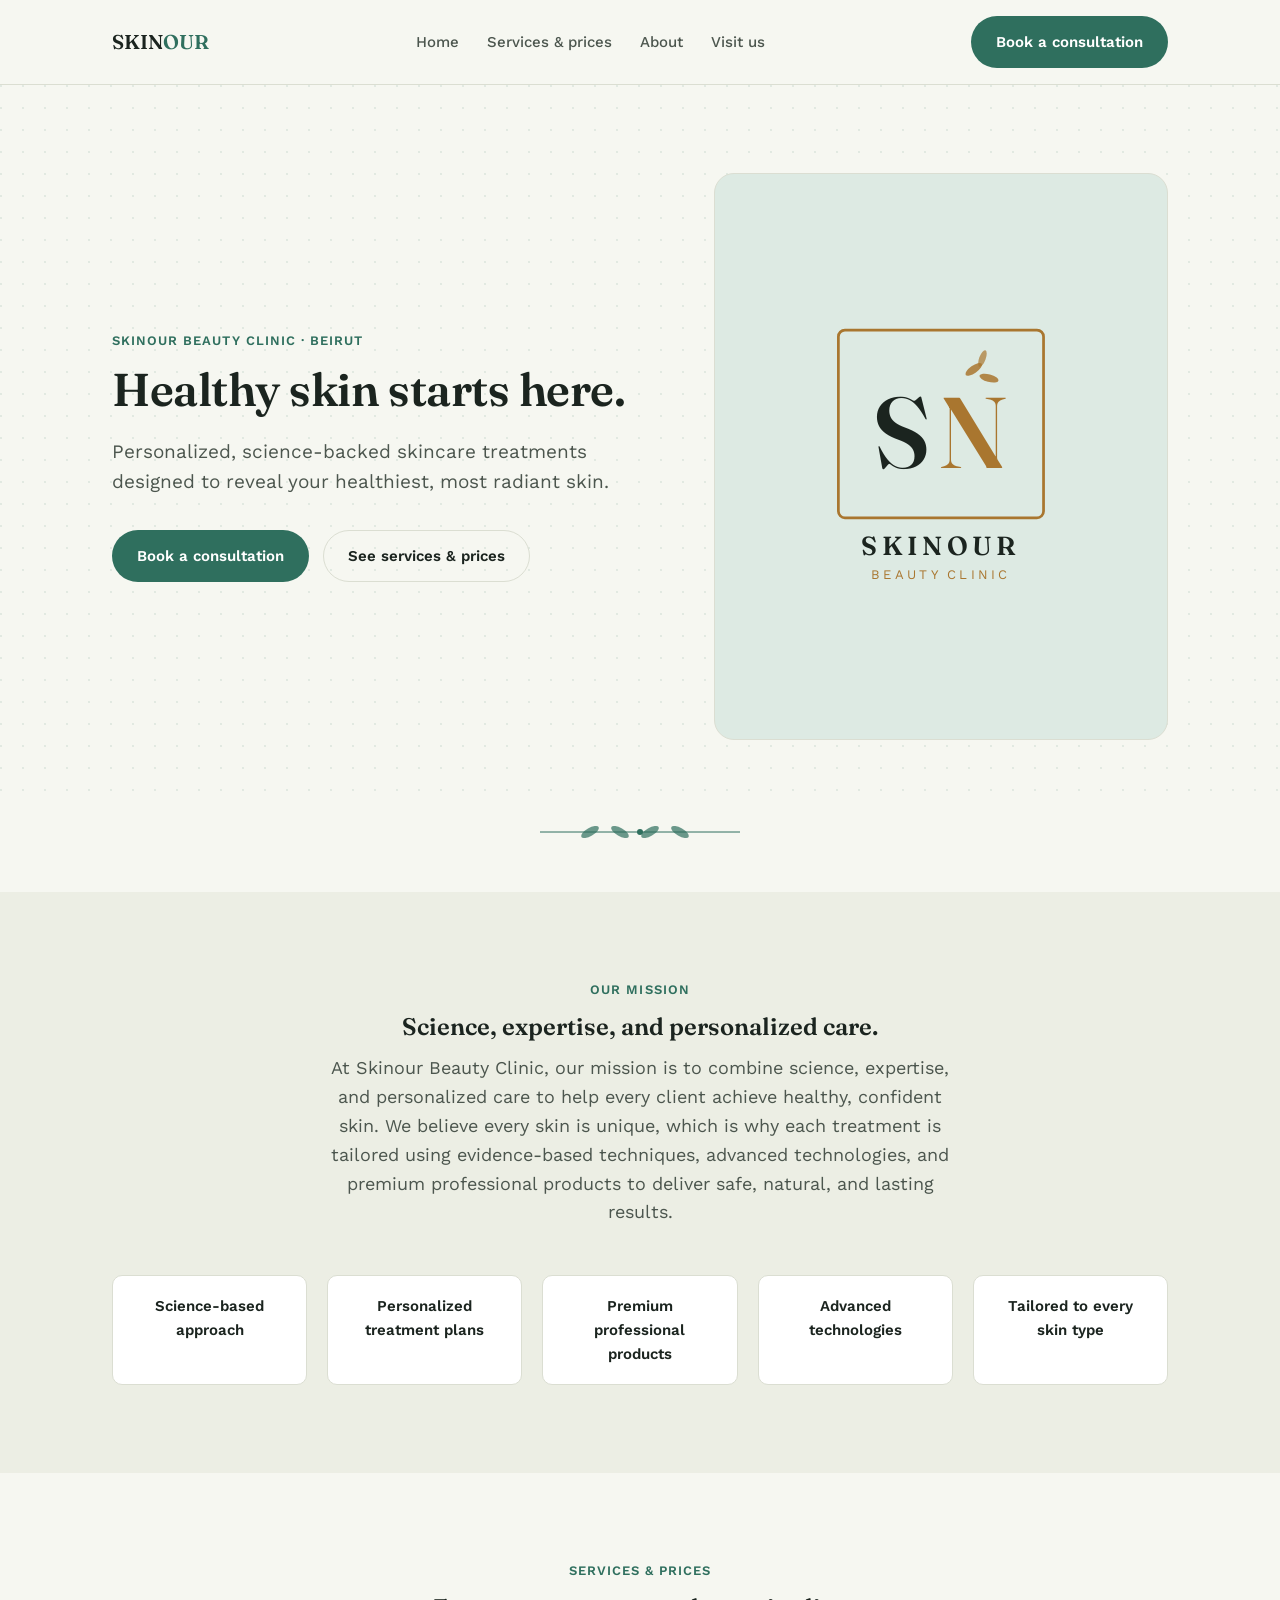
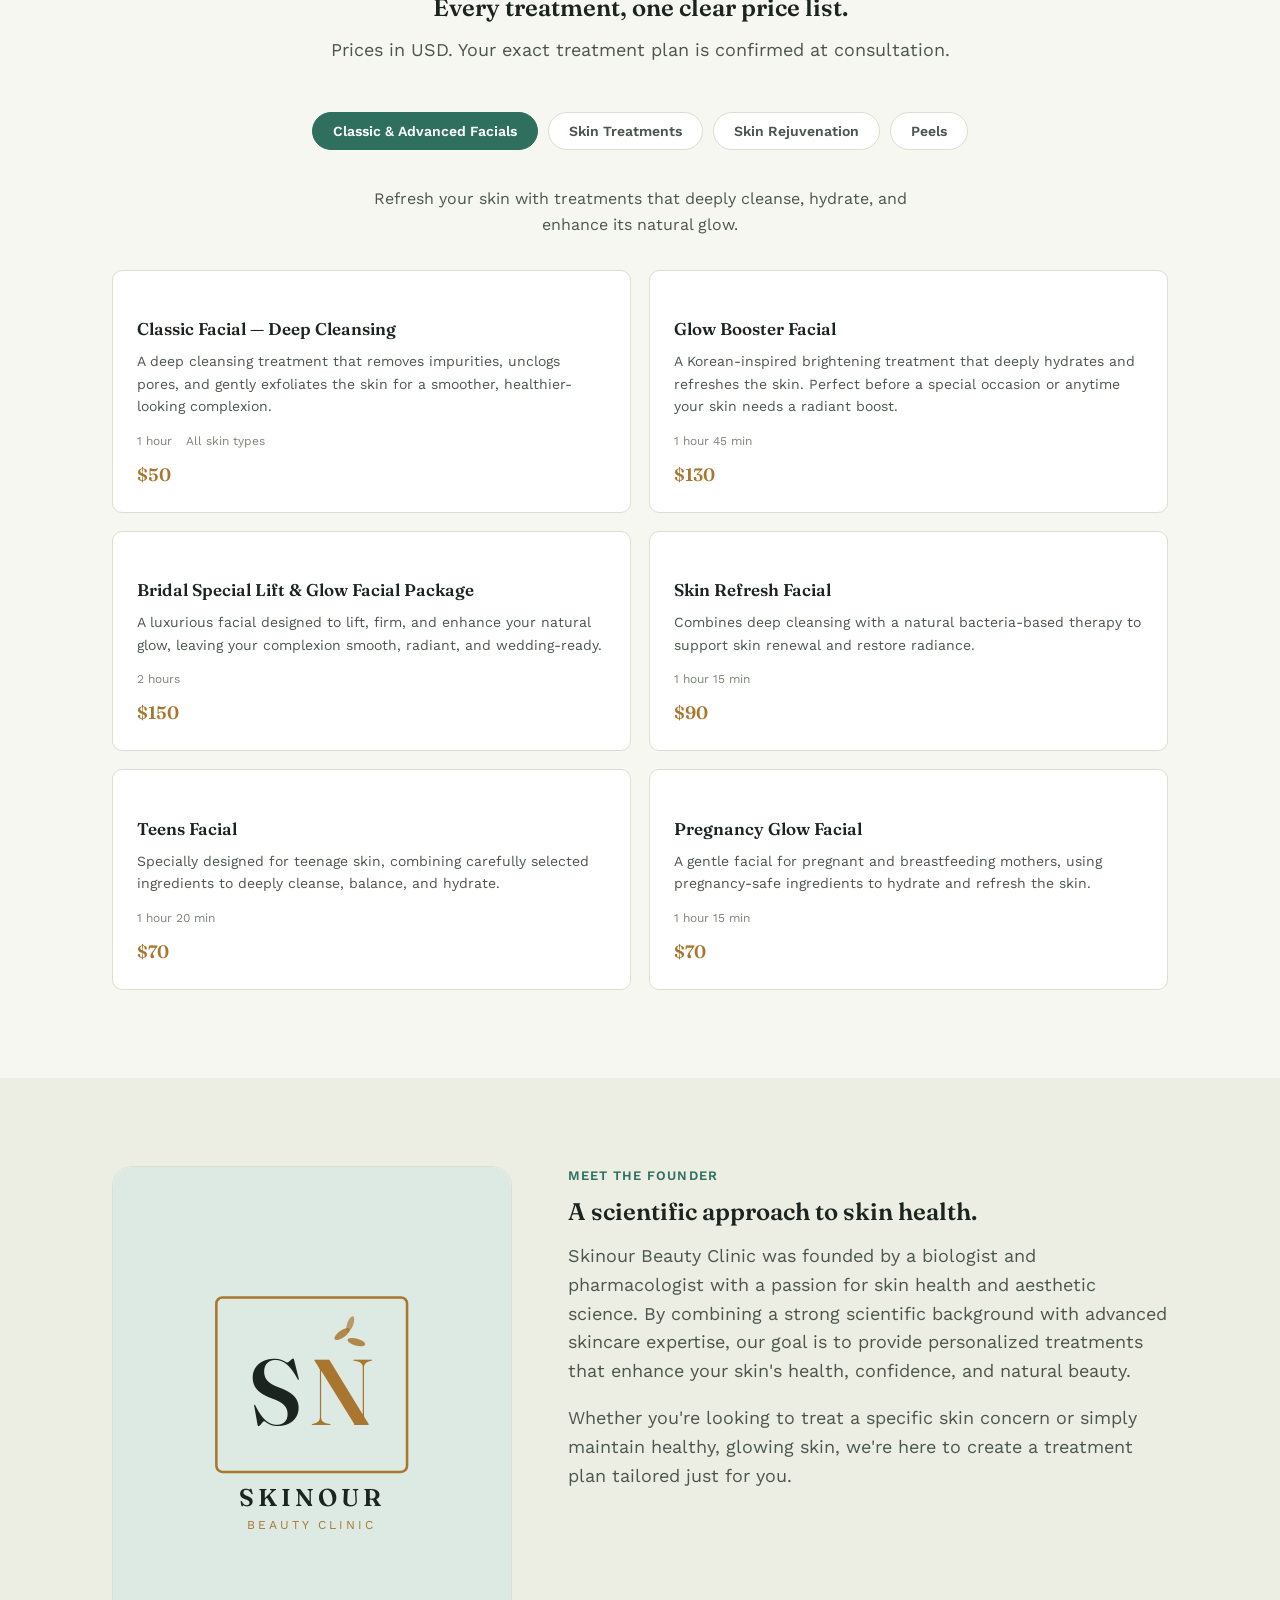
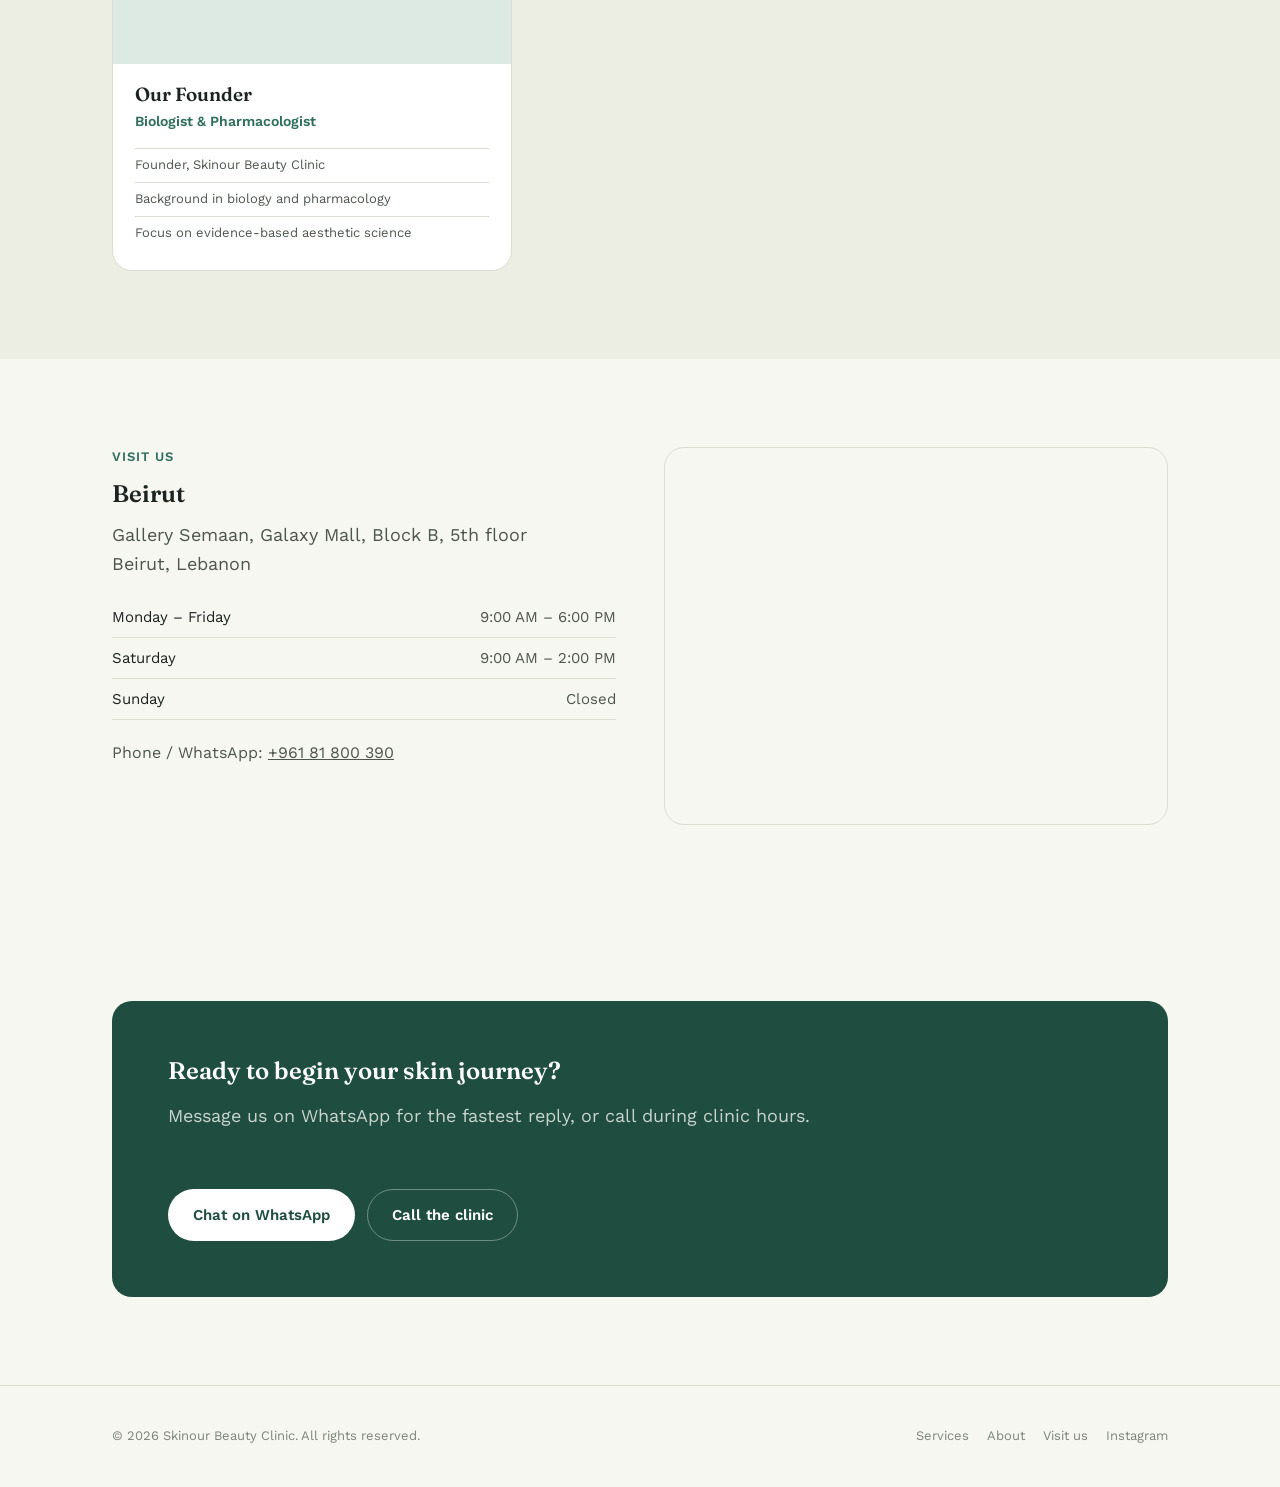
==== commit fb0b86ee: "Add files via upload" ====
--- a/index.html
+++ b/index.html
@@ -14,8 +14,9 @@
 
 <header class="site-header">
   <div class="nav-wrap">
-    <a href="#top" class="logo">Skin<span>our</span></a>
+    <a href="#top" class="logo">SKIN<span>OUR</span></a>
     <nav class="nav" id="nav">
+      <a href="#top">Home</a>
       <a href="#services">Services &amp; prices</a>
       <a href="#about">About</a>
       <a href="#location">Visit us</a>
@@ -44,7 +45,16 @@
         </div>
       </div>
       <div class="hero-art">
-        <span class="placeholder-label">Add a photo of the clinic or a treatment in progress here (recommended: 1000×1250px)</span>
+        <svg class="logo-mark" viewBox="0 0 240 300" xmlns="http://www.w3.org/2000/svg" role="img" aria-label="Skinour Beauty Clinic logo">
+          <rect x="26" y="34" width="188" height="172" rx="6" fill="none" stroke="var(--gold)" stroke-width="2.5"/>
+          <ellipse cx="150" cy="70" rx="9" ry="3.5" transform="rotate(-35 150 70)" fill="var(--gold)" opacity="0.85"/>
+          <ellipse cx="164" cy="78" rx="9" ry="3.5" transform="rotate(15 164 78)" fill="var(--gold)" opacity="0.85"/>
+          <ellipse cx="158" cy="60" rx="8" ry="3" transform="rotate(-70 158 60)" fill="var(--gold)" opacity="0.7"/>
+          <text x="58" y="160" font-family="Fraunces, serif" font-size="92" font-weight="600" fill="var(--ink)">S</text>
+          <text x="118" y="160" font-family="Fraunces, serif" font-size="92" font-weight="600" fill="var(--gold)">N</text>
+          <text x="120" y="240" text-anchor="middle" font-family="Fraunces, serif" font-size="24" font-weight="600" letter-spacing="4" fill="var(--ink)">SKINOUR</text>
+          <text x="120" y="262" text-anchor="middle" font-family="Work Sans, sans-serif" font-size="12" letter-spacing="3" fill="var(--gold)">BEAUTY CLINIC</text>
+        </svg>
       </div>
     </div>
   </section>
@@ -249,7 +259,6 @@
         </div>
       </div>
 
-      <p class="price-note">Prices last reviewed [month, year] · Cash and card accepted</p>
     </div>
   </section>
 
@@ -257,7 +266,18 @@
   <section class="bg-alt" id="about">
     <div class="wrap about-grid">
       <div class="doctor-card">
-        <div class="doctor-photo">Add a portrait photo of the founder here (recommended: 800×1000px)</div>
+        <div class="doctor-photo">
+          <svg class="logo-mark logo-mark-small" viewBox="0 0 240 300" xmlns="http://www.w3.org/2000/svg" role="img" aria-label="Skinour Beauty Clinic logo">
+            <rect x="26" y="34" width="188" height="172" rx="6" fill="none" stroke="var(--gold)" stroke-width="2.5"/>
+            <ellipse cx="150" cy="70" rx="9" ry="3.5" transform="rotate(-35 150 70)" fill="var(--gold)" opacity="0.85"/>
+            <ellipse cx="164" cy="78" rx="9" ry="3.5" transform="rotate(15 164 78)" fill="var(--gold)" opacity="0.85"/>
+            <ellipse cx="158" cy="60" rx="8" ry="3" transform="rotate(-70 158 60)" fill="var(--gold)" opacity="0.7"/>
+            <text x="58" y="160" font-family="Fraunces, serif" font-size="92" font-weight="600" fill="var(--ink)">S</text>
+            <text x="118" y="160" font-family="Fraunces, serif" font-size="92" font-weight="600" fill="var(--gold)">N</text>
+            <text x="120" y="240" text-anchor="middle" font-family="Fraunces, serif" font-size="24" font-weight="600" letter-spacing="4" fill="var(--ink)">SKINOUR</text>
+            <text x="120" y="262" text-anchor="middle" font-family="Work Sans, sans-serif" font-size="12" letter-spacing="3" fill="var(--gold)">BEAUTY CLINIC</text>
+          </svg>
+        </div>
         <div class="info">
           <h3>Our Founder</h3>
           <p class="role">Biologist &amp; Pharmacologist</p>
--- a/styles.css
+++ b/styles.css
@@ -206,6 +206,8 @@
   padding: 8px 12px;
   border-radius: 8px;
 }
+.logo-mark { width: 58%; height: auto; }
+.logo-mark-small { width: 68%; }
 
 /* -------- Cedar divider (signature motif) -------- */
 .cedar-divider {
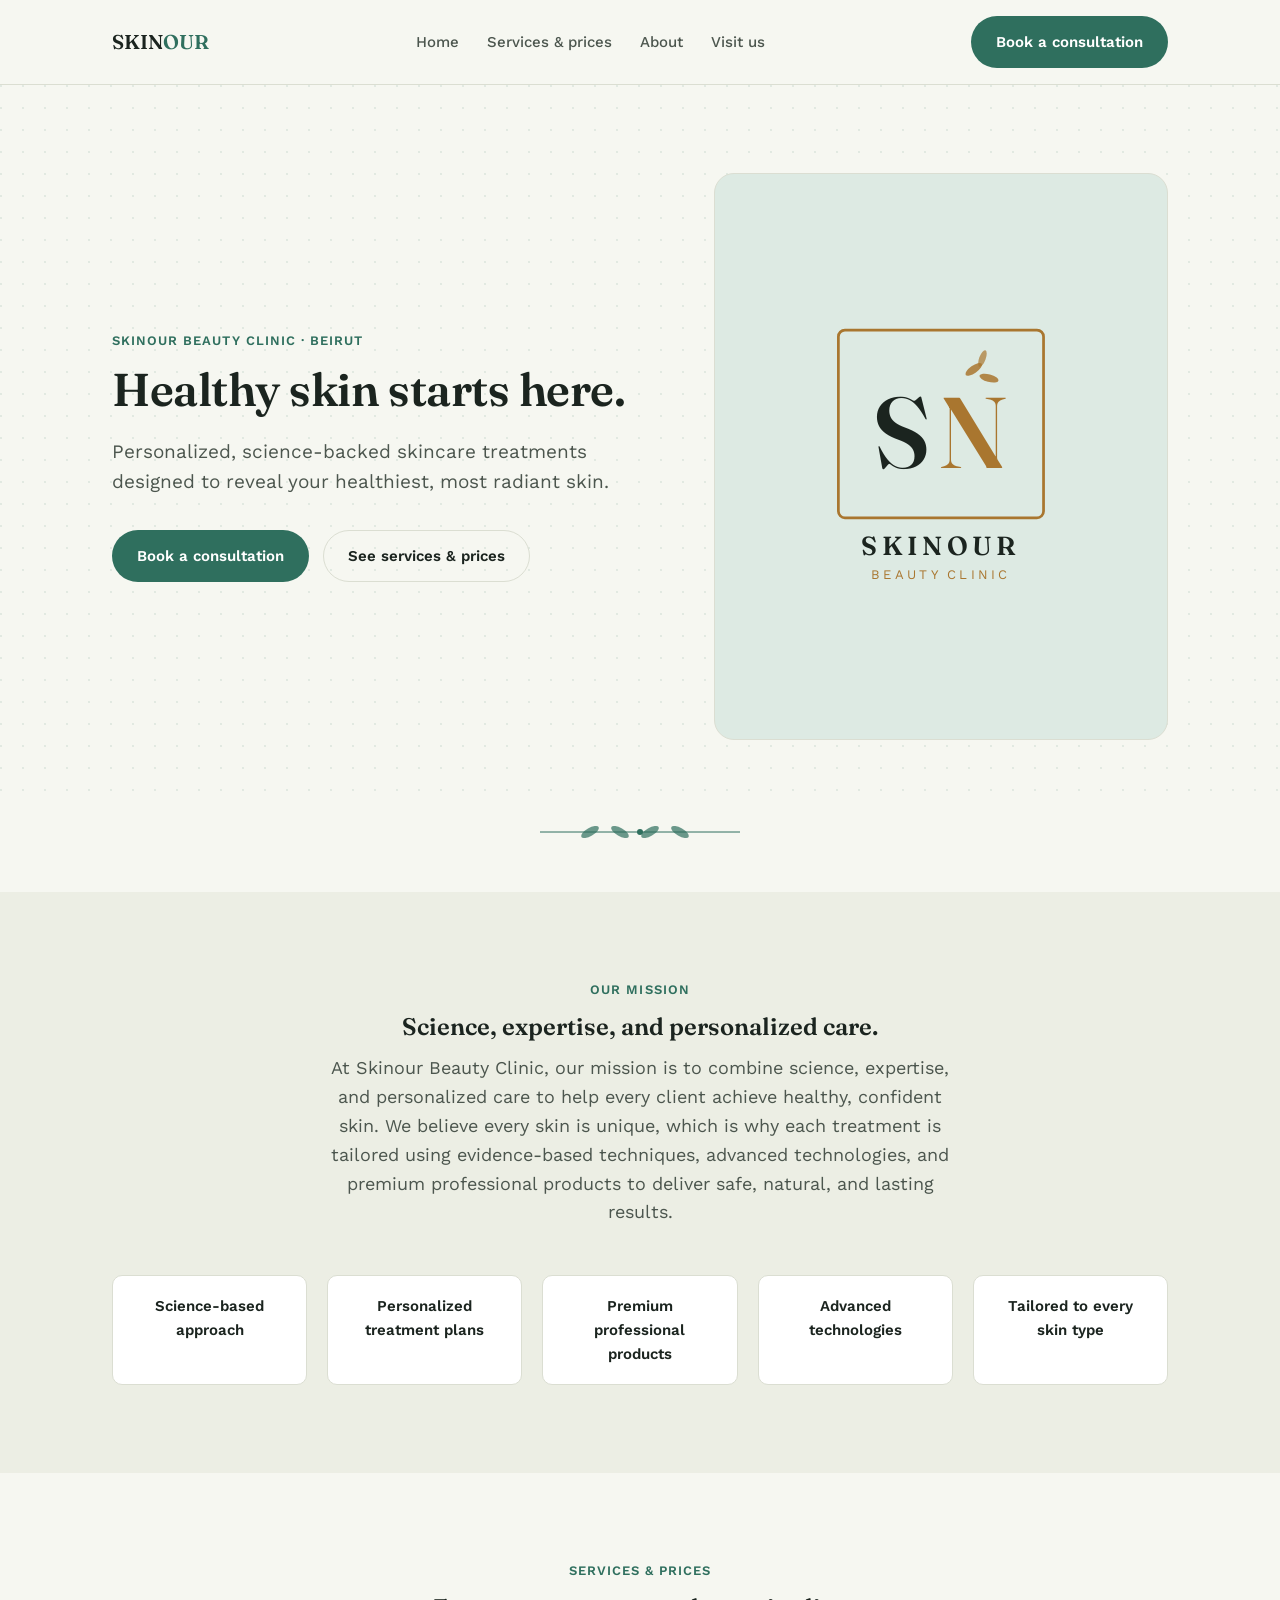
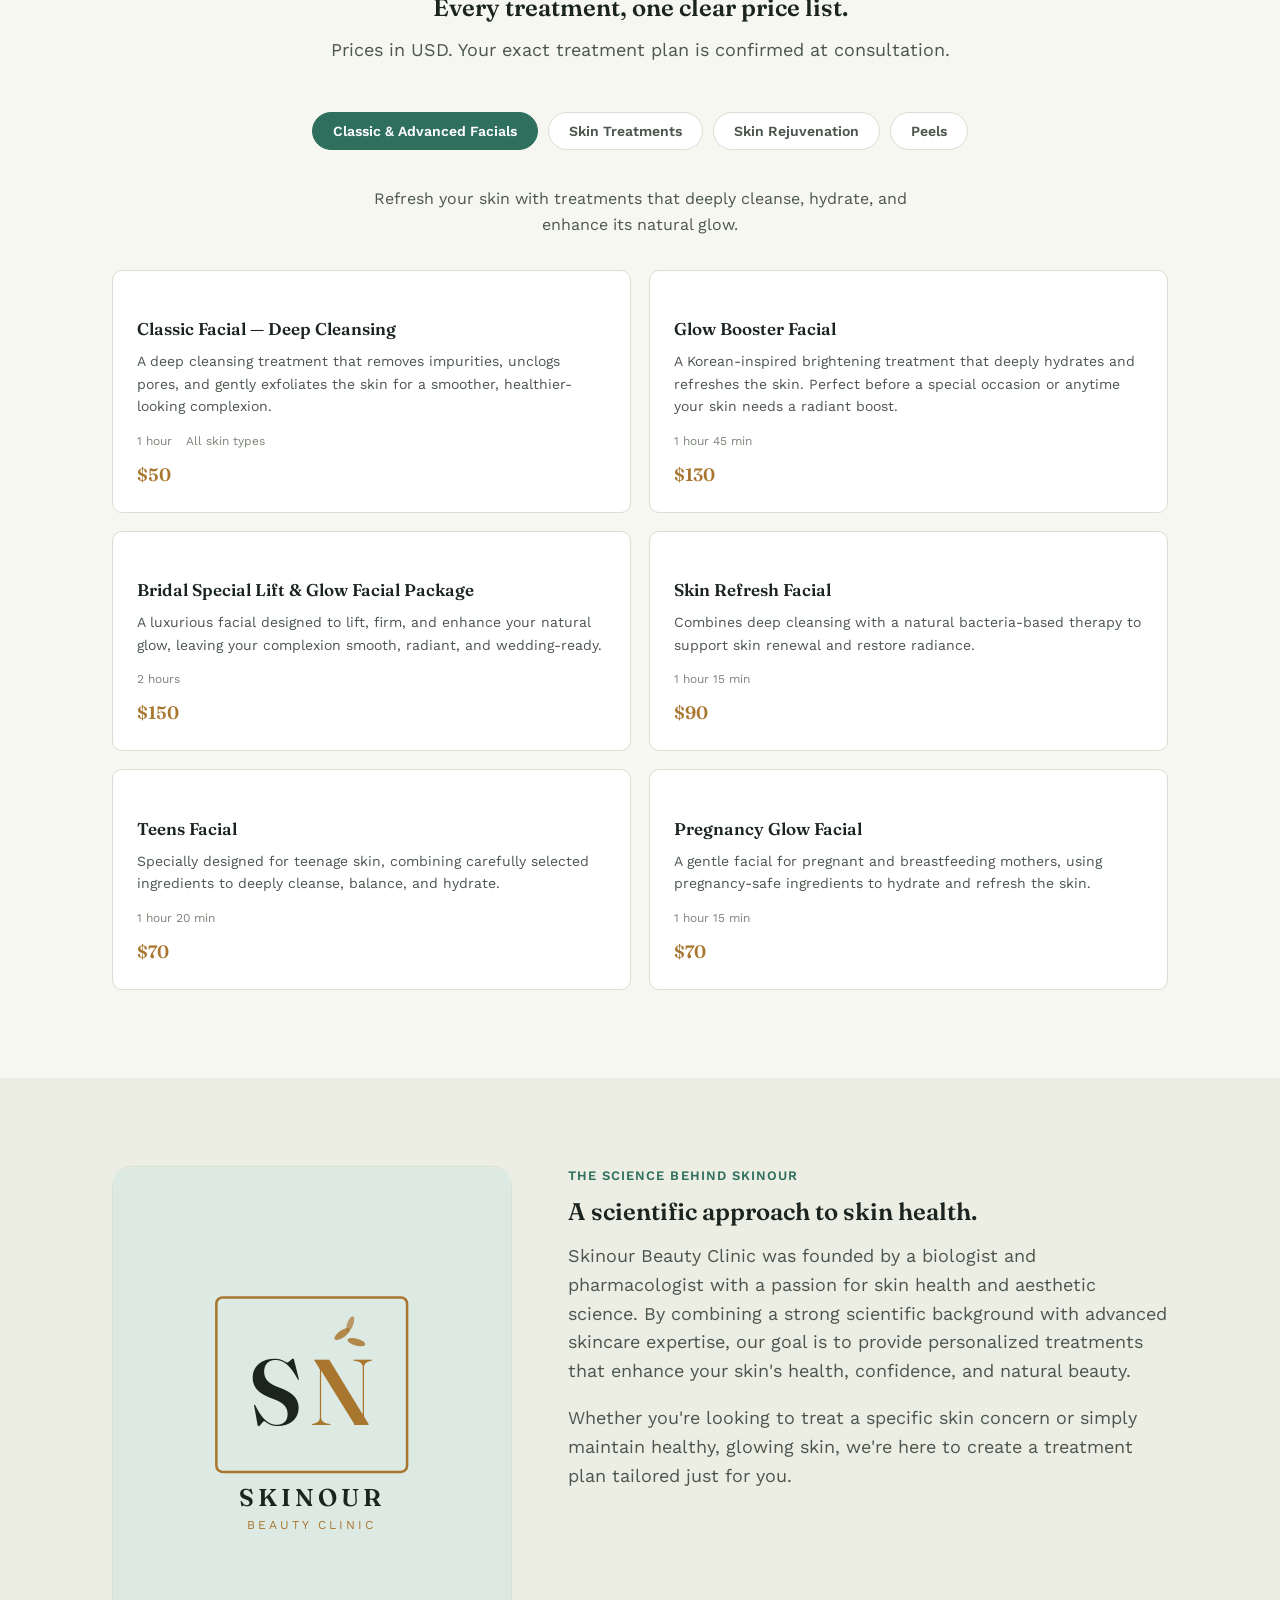
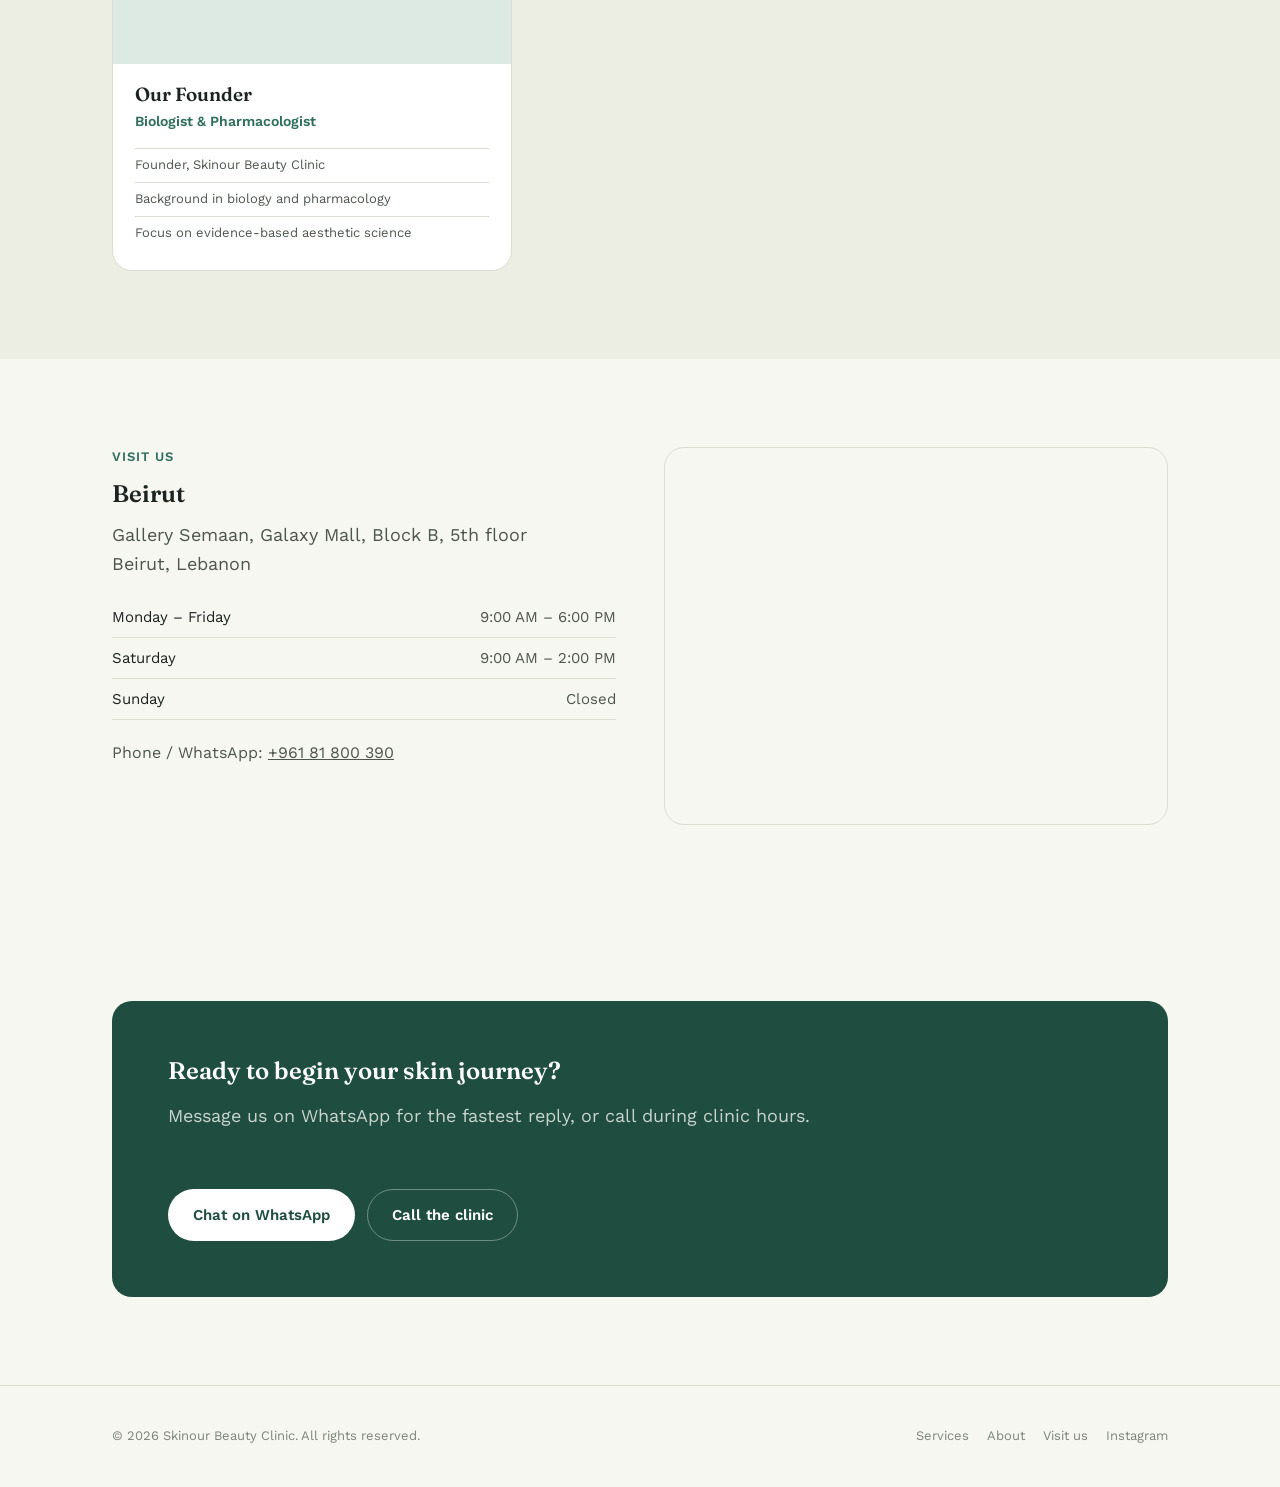
==== commit 051af345: "Add files via upload" ====
--- a/index.html
+++ b/index.html
@@ -290,7 +290,7 @@
       </div>
 
       <div>
-        <p class="eyebrow">Meet the founder</p>
+        <p class="eyebrow">The science behind Skinour</p>
         <h2>A scientific approach to skin health.</h2>
         <p class="lede" style="margin-top:16px;">Skinour Beauty Clinic was founded by a biologist and pharmacologist with a passion for skin health and aesthetic science. By combining a strong scientific background with advanced skincare expertise, our goal is to provide personalized treatments that enhance your skin's health, confidence, and natural beauty.</p>
         <p class="lede" style="margin-top:16px;">Whether you're looking to treat a specific skin concern or simply maintain healthy, glowing skin, we're here to create a treatment plan tailored just for you.</p>
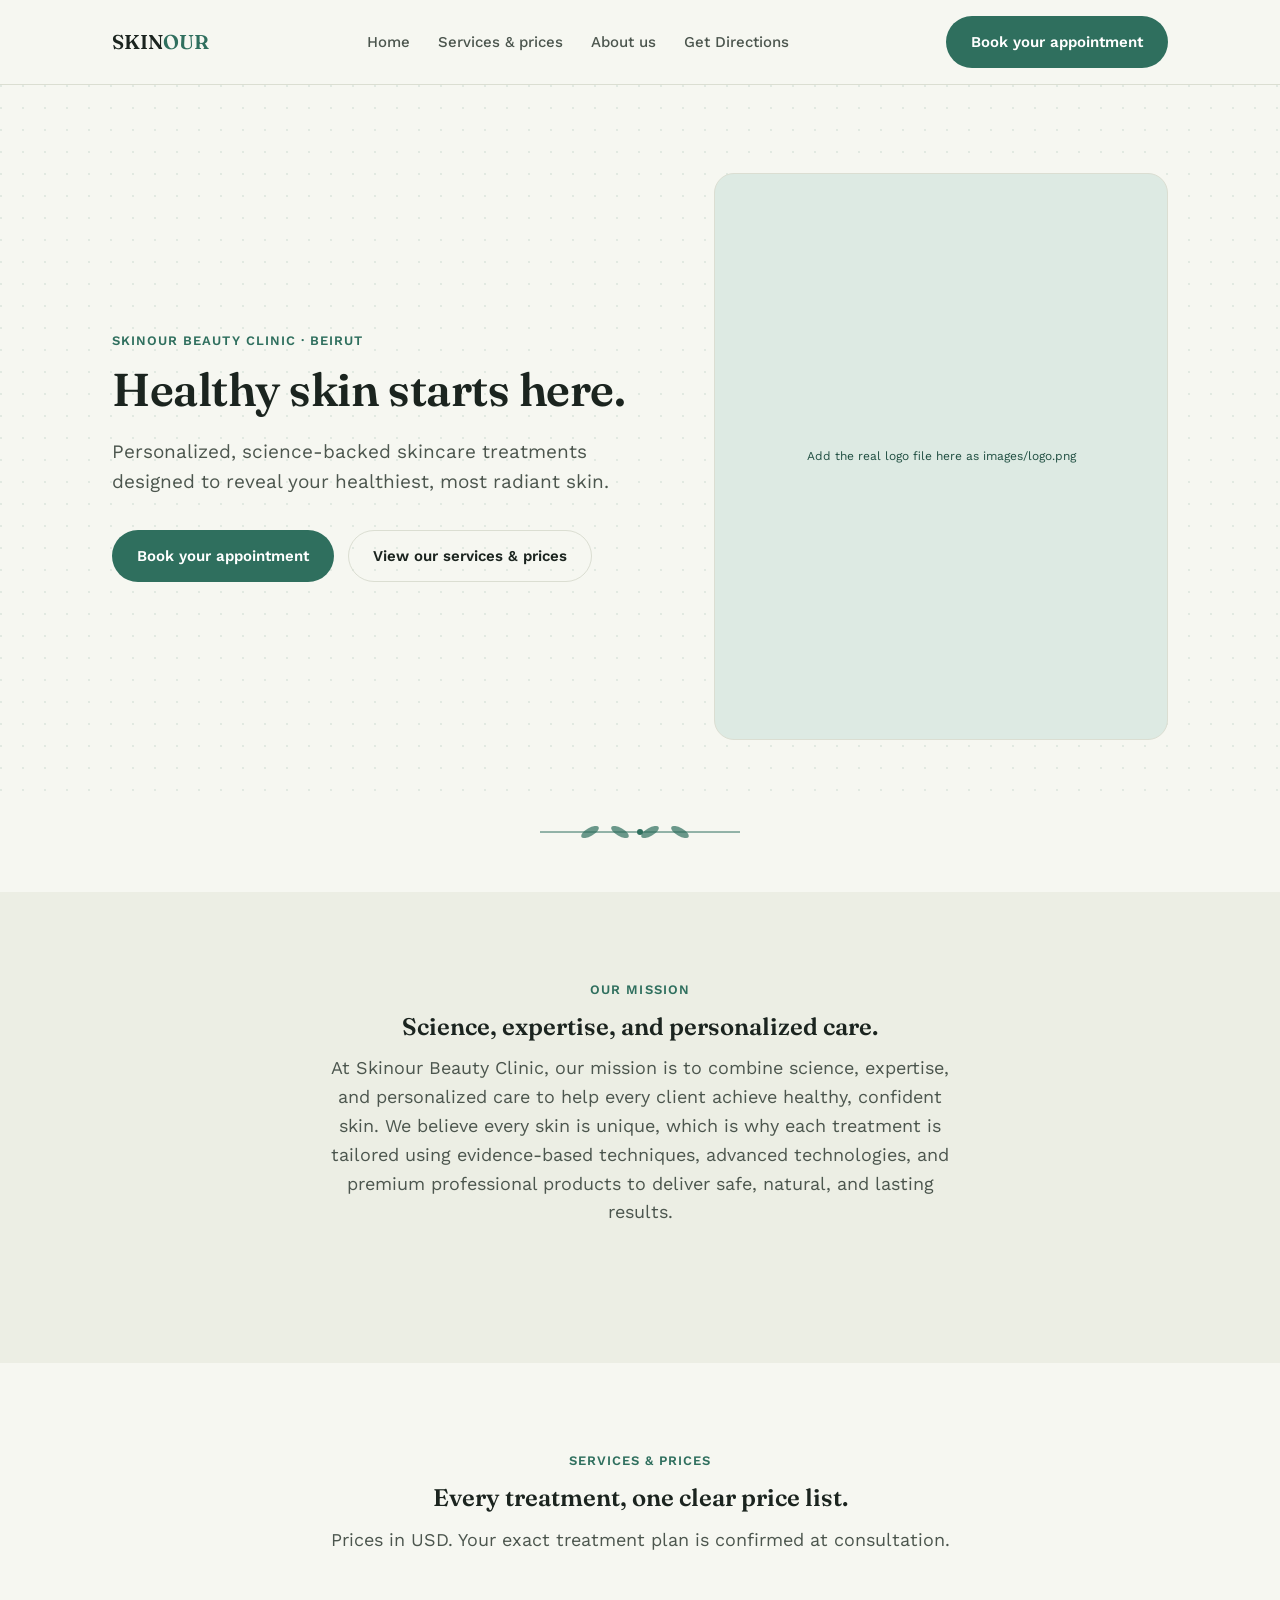
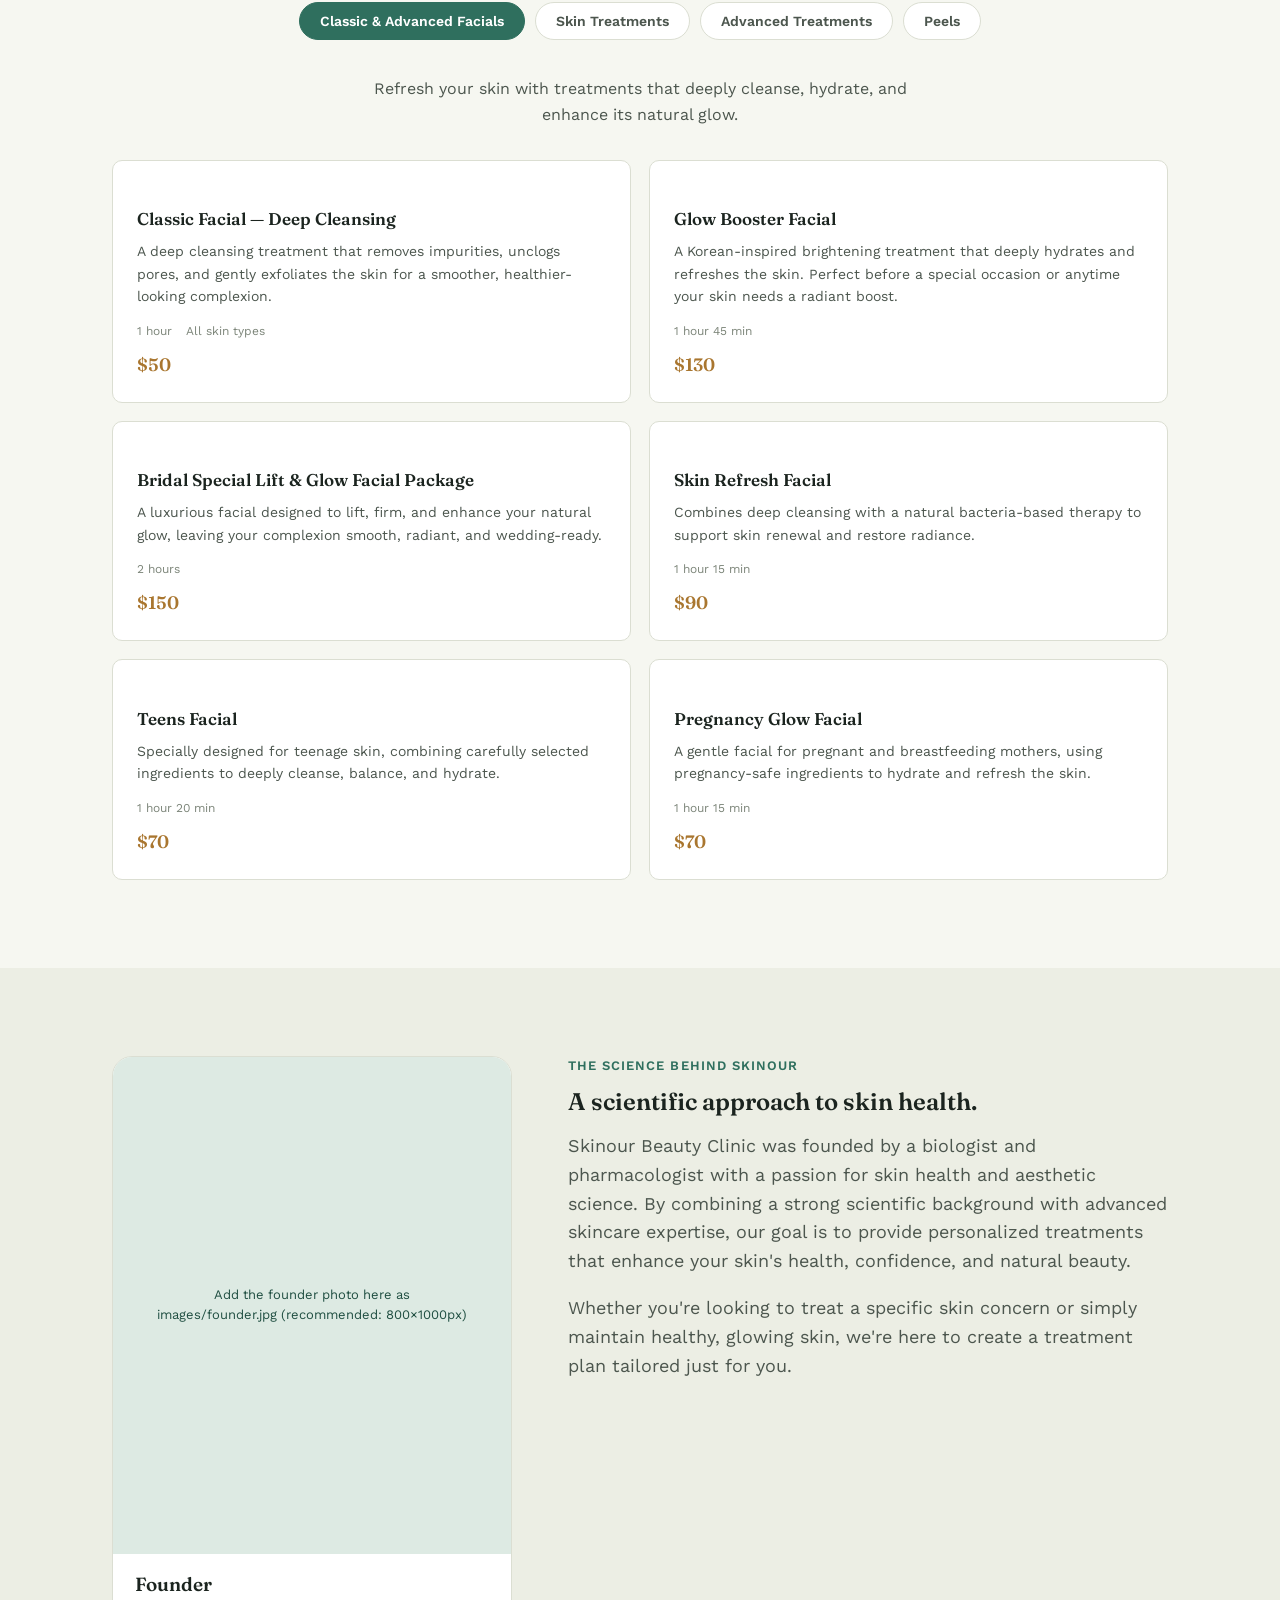
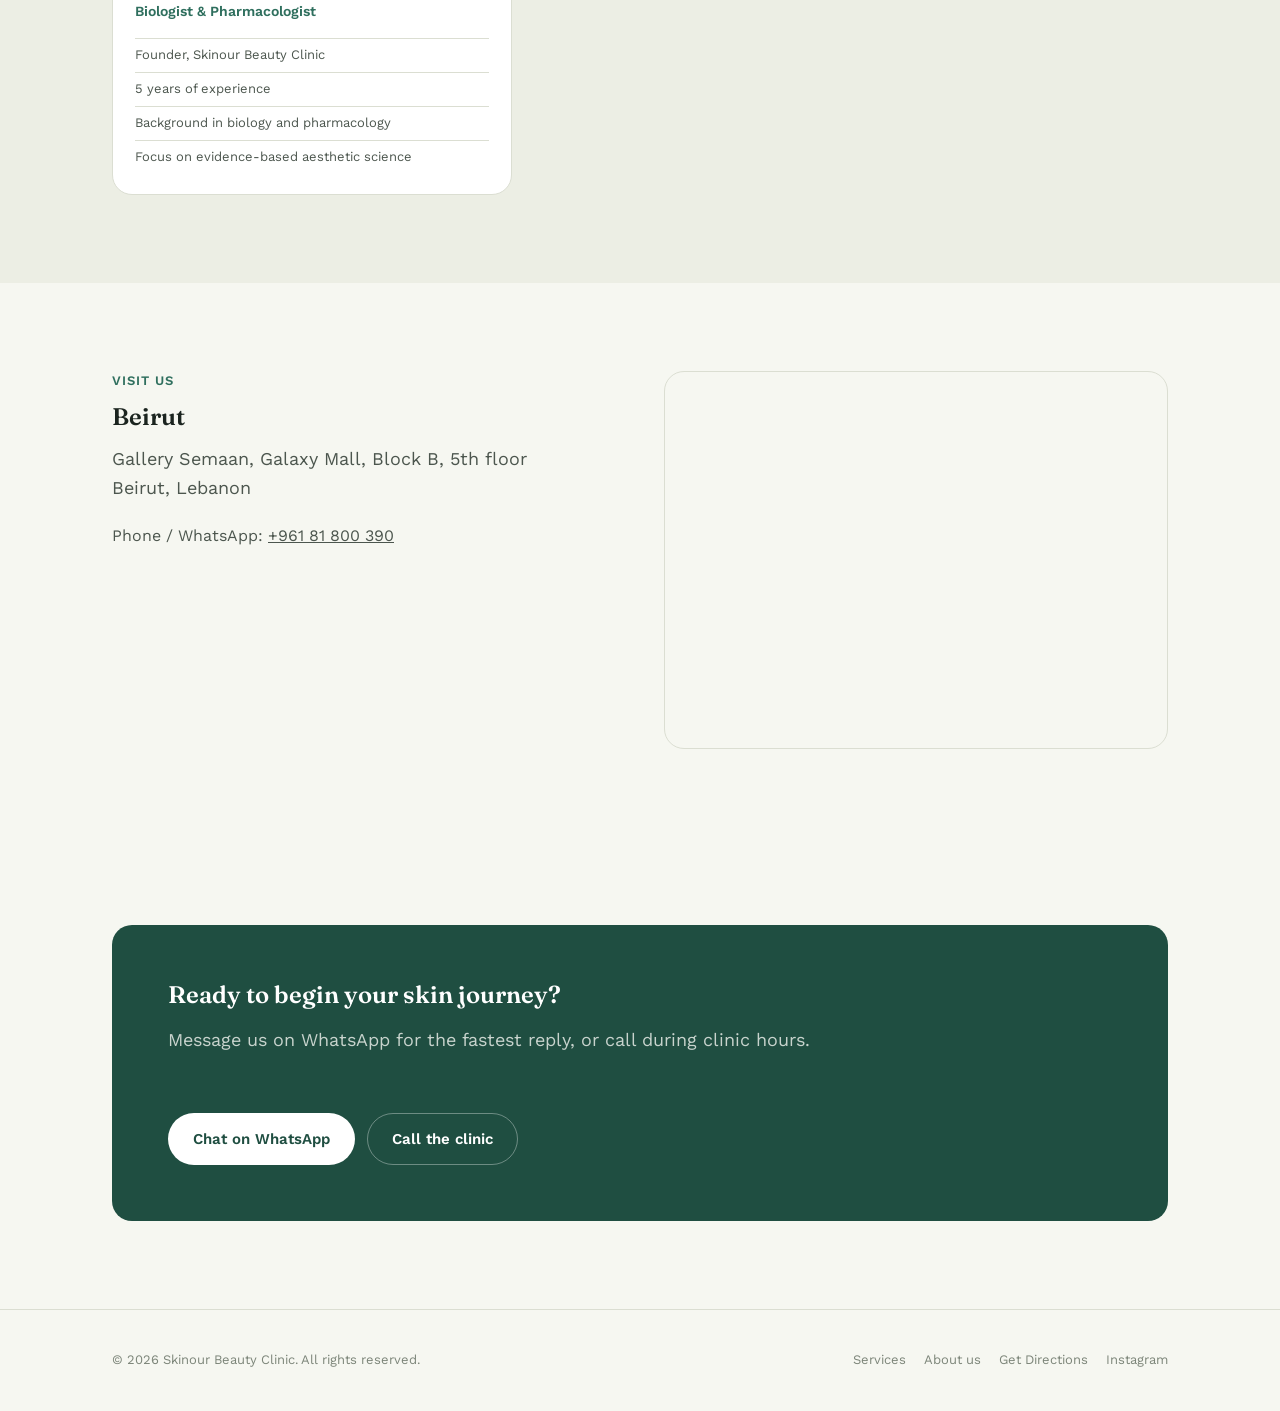
==== commit ff4788b3: "Add files via upload" ====
--- a/index.html
+++ b/index.html
@@ -18,11 +18,11 @@
     <nav class="nav" id="nav">
       <a href="#top">Home</a>
       <a href="#services">Services &amp; prices</a>
-      <a href="#about">About</a>
-      <a href="#location">Visit us</a>
+      <a href="#about">About us</a>
+      <a href="#location">Get Directions</a>
     </nav>
     <div class="header-actions">
-      <a class="btn btn-primary" href="#contact">Book a consultation</a>
+      <a class="btn btn-primary" href="#contact">Book your appointment</a>
       <button class="nav-toggle" id="navToggle" aria-label="Open menu" aria-expanded="false">
         <span></span><span></span><span></span>
       </button>
@@ -40,21 +40,12 @@
         <h1>Healthy skin starts here.</h1>
         <p class="lede">Personalized, science-backed skincare treatments designed to reveal your healthiest, most radiant skin.</p>
         <div class="hero-actions">
-          <a class="btn btn-primary" href="#contact">Book a consultation</a>
-          <a class="btn btn-ghost" href="#services">See services &amp; prices</a>
+          <a class="btn btn-primary" href="#contact">Book your appointment</a>
+          <a class="btn btn-ghost" href="#services">View our services &amp; prices</a>
         </div>
       </div>
       <div class="hero-art">
-        <svg class="logo-mark" viewBox="0 0 240 300" xmlns="http://www.w3.org/2000/svg" role="img" aria-label="Skinour Beauty Clinic logo">
-          <rect x="26" y="34" width="188" height="172" rx="6" fill="none" stroke="var(--gold)" stroke-width="2.5"/>
-          <ellipse cx="150" cy="70" rx="9" ry="3.5" transform="rotate(-35 150 70)" fill="var(--gold)" opacity="0.85"/>
-          <ellipse cx="164" cy="78" rx="9" ry="3.5" transform="rotate(15 164 78)" fill="var(--gold)" opacity="0.85"/>
-          <ellipse cx="158" cy="60" rx="8" ry="3" transform="rotate(-70 158 60)" fill="var(--gold)" opacity="0.7"/>
-          <text x="58" y="160" font-family="Fraunces, serif" font-size="92" font-weight="600" fill="var(--ink)">S</text>
-          <text x="118" y="160" font-family="Fraunces, serif" font-size="92" font-weight="600" fill="var(--gold)">N</text>
-          <text x="120" y="240" text-anchor="middle" font-family="Fraunces, serif" font-size="24" font-weight="600" letter-spacing="4" fill="var(--ink)">SKINOUR</text>
-          <text x="120" y="262" text-anchor="middle" font-family="Work Sans, sans-serif" font-size="12" letter-spacing="3" fill="var(--gold)">BEAUTY CLINIC</text>
-        </svg>
+        <img src="images/logo.png" alt="Skinour Beauty Clinic logo" style="width:60%; height:auto;" onerror="this.style.display='none'; this.parentElement.innerHTML='<span class=&quot;placeholder-label&quot; style=&quot;position:static; background:none;&quot;>Add the real logo file here as images/logo.png</span>'">
       </div>
     </div>
   </section>
@@ -78,14 +69,6 @@
         <h2>Science, expertise, and personalized care.</h2>
         <p class="lede">At Skinour Beauty Clinic, our mission is to combine science, expertise, and personalized care to help every client achieve healthy, confident skin. We believe every skin is unique, which is why each treatment is tailored using evidence-based techniques, advanced technologies, and premium professional products to deliver safe, natural, and lasting results.</p>
       </div>
-
-      <div class="trust-grid trust-grid-5">
-        <div class="trust-item"><div class="t-title">Science-based approach</div></div>
-        <div class="trust-item"><div class="t-title">Personalized treatment plans</div></div>
-        <div class="trust-item"><div class="t-title">Premium professional products</div></div>
-        <div class="trust-item"><div class="t-title">Advanced technologies</div></div>
-        <div class="trust-item"><div class="t-title">Tailored to every skin type</div></div>
-      </div>
     </div>
   </section>
 
@@ -101,7 +84,7 @@
       <div class="category-tabs" id="categoryTabs">
         <button class="tab-btn active" data-cat="facials">Classic &amp; Advanced Facials</button>
         <button class="tab-btn" data-cat="treatments">Skin Treatments</button>
-        <button class="tab-btn" data-cat="rejuvenation">Skin Rejuvenation</button>
+        <button class="tab-btn" data-cat="rejuvenation">Advanced Treatments</button>
         <button class="tab-btn" data-cat="peels">Peels</button>
       </div>
 
@@ -267,22 +250,14 @@
     <div class="wrap about-grid">
       <div class="doctor-card">
         <div class="doctor-photo">
-          <svg class="logo-mark logo-mark-small" viewBox="0 0 240 300" xmlns="http://www.w3.org/2000/svg" role="img" aria-label="Skinour Beauty Clinic logo">
-            <rect x="26" y="34" width="188" height="172" rx="6" fill="none" stroke="var(--gold)" stroke-width="2.5"/>
-            <ellipse cx="150" cy="70" rx="9" ry="3.5" transform="rotate(-35 150 70)" fill="var(--gold)" opacity="0.85"/>
-            <ellipse cx="164" cy="78" rx="9" ry="3.5" transform="rotate(15 164 78)" fill="var(--gold)" opacity="0.85"/>
-            <ellipse cx="158" cy="60" rx="8" ry="3" transform="rotate(-70 158 60)" fill="var(--gold)" opacity="0.7"/>
-            <text x="58" y="160" font-family="Fraunces, serif" font-size="92" font-weight="600" fill="var(--ink)">S</text>
-            <text x="118" y="160" font-family="Fraunces, serif" font-size="92" font-weight="600" fill="var(--gold)">N</text>
-            <text x="120" y="240" text-anchor="middle" font-family="Fraunces, serif" font-size="24" font-weight="600" letter-spacing="4" fill="var(--ink)">SKINOUR</text>
-            <text x="120" y="262" text-anchor="middle" font-family="Work Sans, sans-serif" font-size="12" letter-spacing="3" fill="var(--gold)">BEAUTY CLINIC</text>
-          </svg>
+          <img src="images/founder.jpg" alt="Founder of Skinour Beauty Clinic" style="width:100%; height:100%; object-fit:cover;" onerror="this.style.display='none'; this.parentElement.innerHTML='<span style=&quot;font-size:13px; padding:20px; text-align:center;&quot;>Add the founder photo here as images/founder.jpg (recommended: 800×1000px)</span>'">
         </div>
         <div class="info">
-          <h3>Our Founder</h3>
+          <h3>Founder</h3>
           <p class="role">Biologist &amp; Pharmacologist</p>
           <ul class="credentials">
             <li>Founder, Skinour Beauty Clinic</li>
+            <li>5 years of experience</li>
             <li>Background in biology and pharmacology</li>
             <li>Focus on evidence-based aesthetic science</li>
           </ul>
@@ -306,12 +281,6 @@
         <h2>Beirut</h2>
         <p class="lede" style="margin-top:14px;">Gallery Semaan, Galaxy Mall, Block B, 5th floor<br>Beirut, Lebanon</p>
 
-        <table class="hours-table">
-          <tr><td>Monday – Friday</td><td>9:00 AM – 6:00 PM</td></tr>
-          <tr><td>Saturday</td><td>9:00 AM – 2:00 PM</td></tr>
-          <tr><td>Sunday</td><td>Closed</td></tr>
-        </table>
-
         <p style="margin-top:20px; color: var(--ink-soft);">Phone / WhatsApp: <a href="tel:+96181800390">+961 81 800 390</a></p>
       </div>
 
@@ -349,8 +318,8 @@
     <span>© <span id="year"></span> Skinour Beauty Clinic. All rights reserved.</span>
     <div style="display:flex; gap:18px;">
       <a href="#services">Services</a>
-      <a href="#about">About</a>
-      <a href="#location">Visit us</a>
+      <a href="#about">About us</a>
+      <a href="#location">Get Directions</a>
       <a href="https://instagram.com/skinourbeautyclinic" target="_blank" rel="noopener">Instagram</a>
     </div>
   </div>
--- a/styles.css
+++ b/styles.css
@@ -206,8 +206,6 @@
   padding: 8px 12px;
   border-radius: 8px;
 }
-.logo-mark { width: 58%; height: auto; }
-.logo-mark-small { width: 68%; }
 
 /* -------- Cedar divider (signature motif) -------- */
 .cedar-divider {
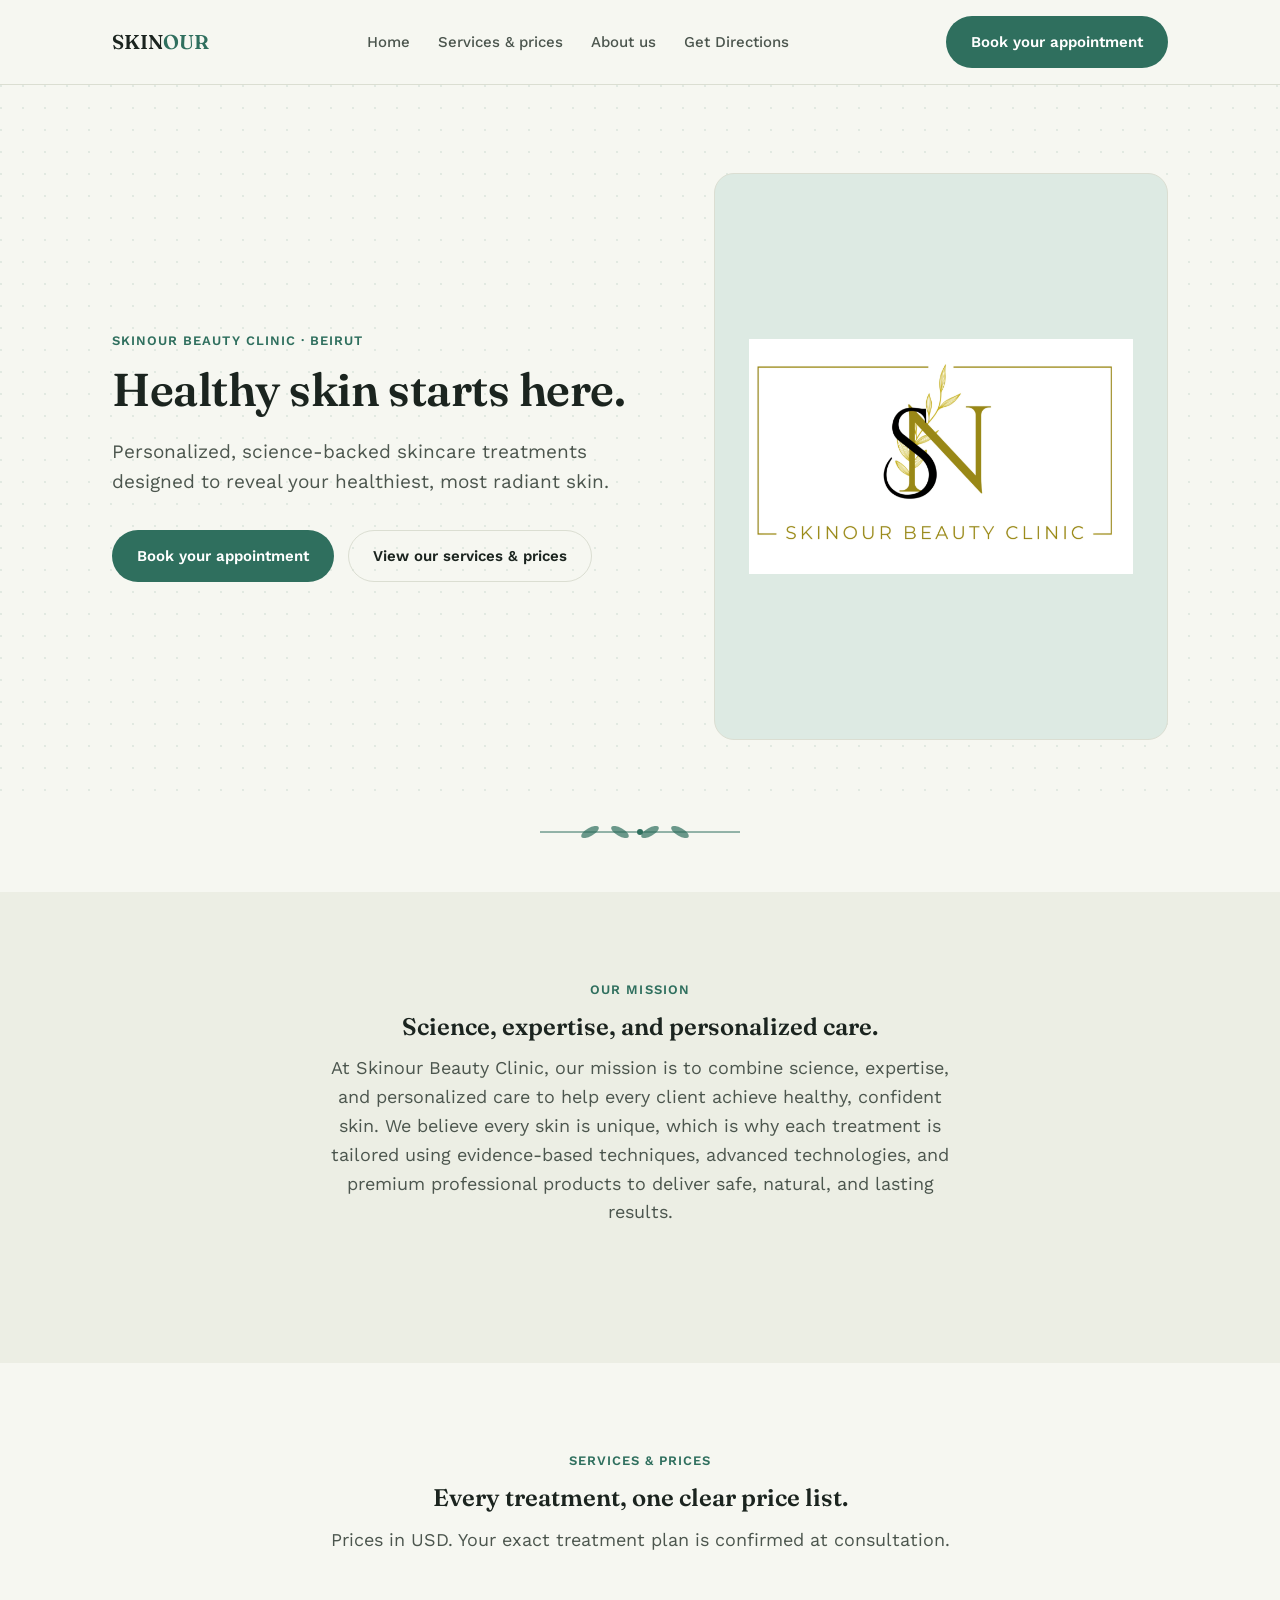
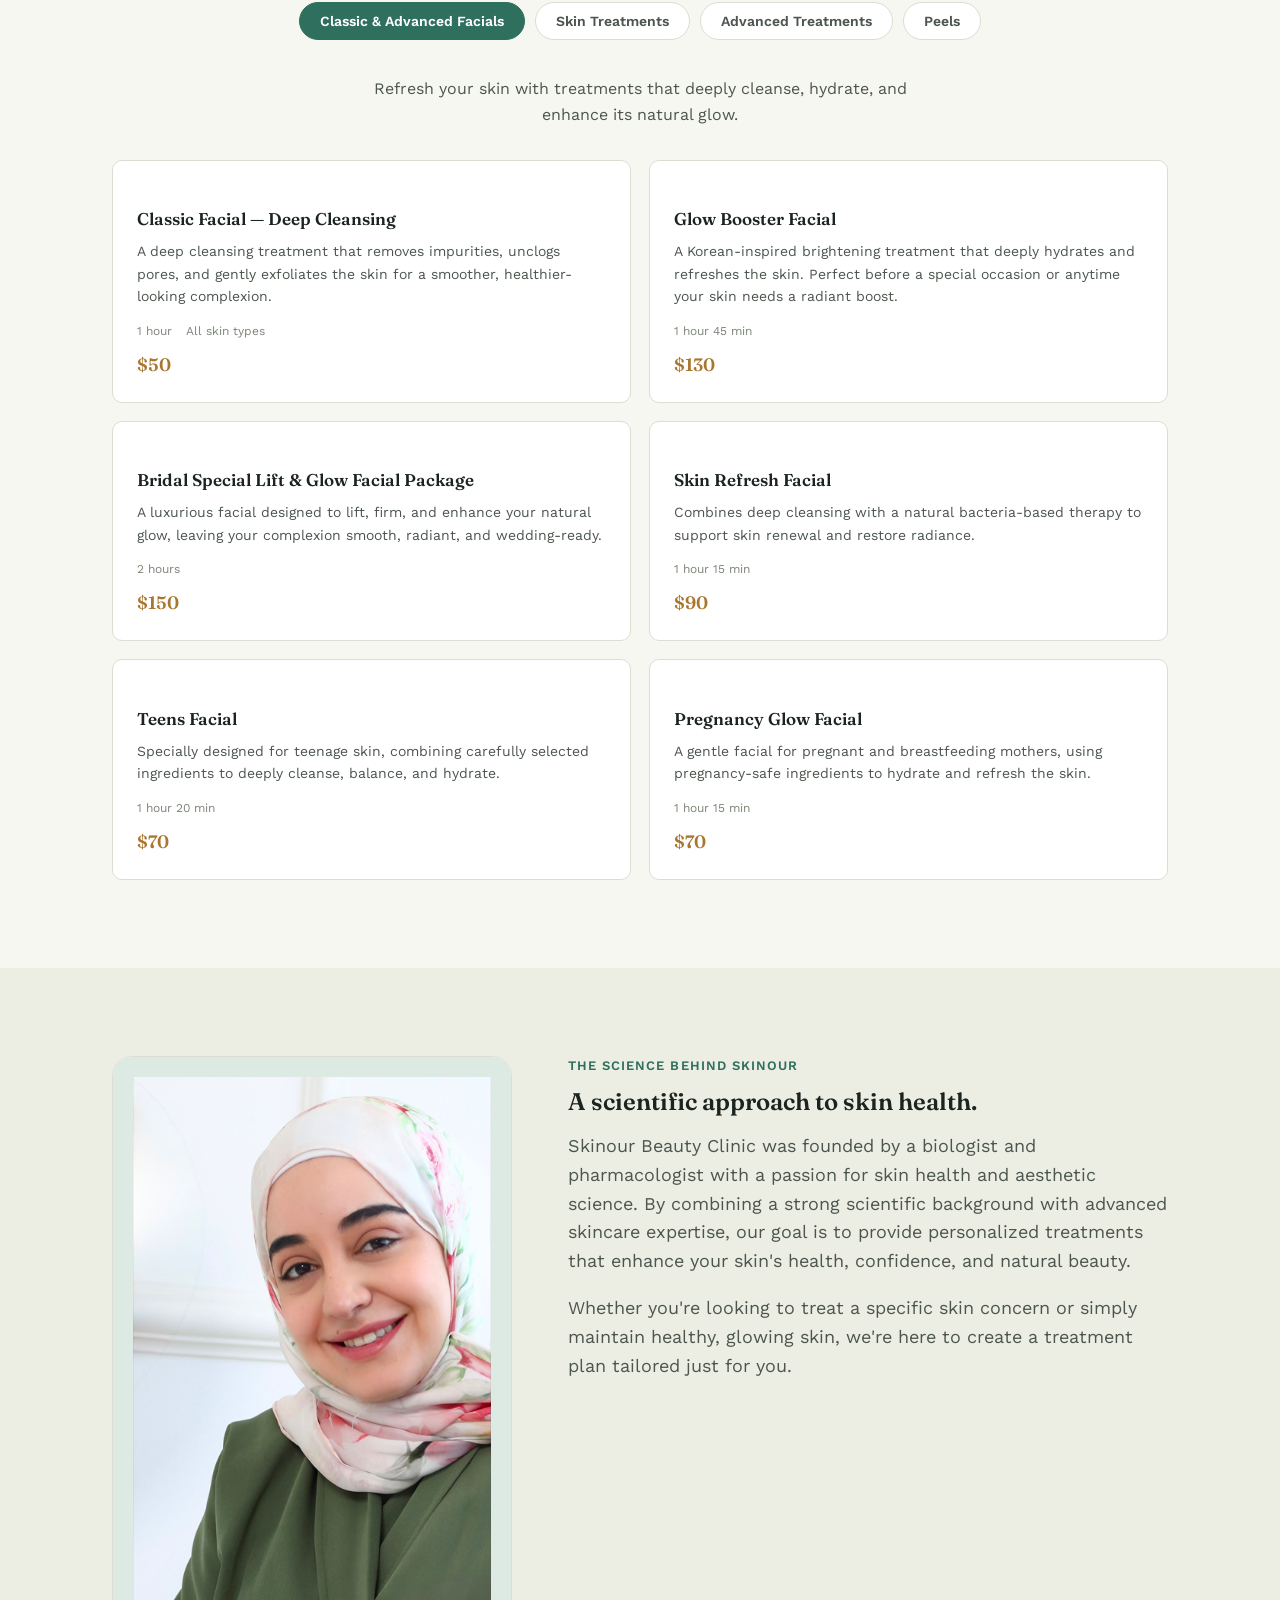
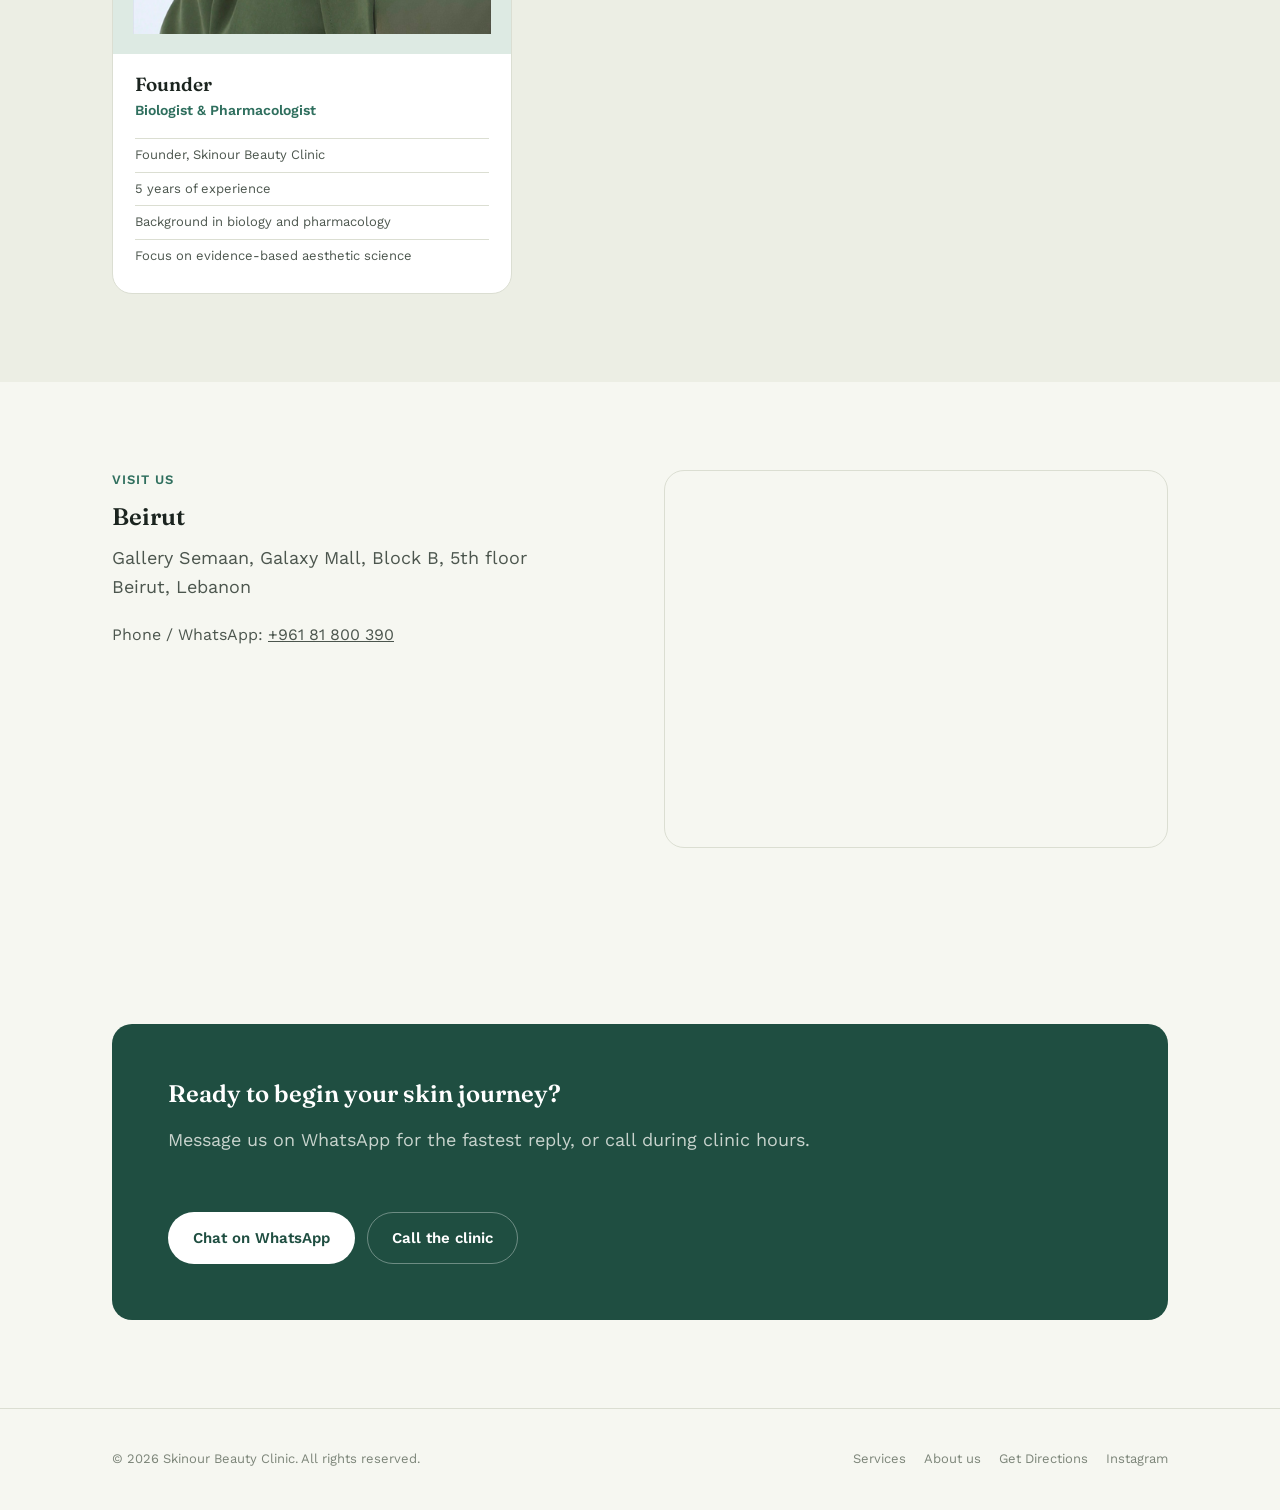
==== commit 82d3adb5: "Add files via upload" ====
--- a/index.html
+++ b/index.html
@@ -45,7 +45,7 @@
         </div>
       </div>
       <div class="hero-art">
-        <img src="images/logo.png" alt="Skinour Beauty Clinic logo" style="width:60%; height:auto;" onerror="this.style.display='none'; this.parentElement.innerHTML='<span class=&quot;placeholder-label&quot; style=&quot;position:static; background:none;&quot;>Add the real logo file here as images/logo.png</span>'">
+        <img src="logo.png" alt="Skinour Beauty Clinic logo" style="display:block; width:85%; max-height:85%; height:auto; margin:auto; object-fit:contain;" onerror="this.style.display='none'; this.parentElement.innerHTML='<span class=&quot;placeholder-label&quot; style=&quot;position:static; background:none;&quot;>Upload logo.png beside index.html</span>'">
       </div>
     </div>
   </section>
@@ -250,7 +250,7 @@
     <div class="wrap about-grid">
       <div class="doctor-card">
         <div class="doctor-photo">
-          <img src="images/founder.jpg" alt="Founder of Skinour Beauty Clinic" style="width:100%; height:100%; object-fit:cover;" onerror="this.style.display='none'; this.parentElement.innerHTML='<span style=&quot;font-size:13px; padding:20px; text-align:center;&quot;>Add the founder photo here as images/founder.jpg (recommended: 800×1000px)</span>'">
+          <img src="founder.png" alt="Founder of Skinour Beauty Clinic" onerror="this.style.display='none'; this.parentElement.innerHTML='<span style=&quot;font-size:13px; padding:20px; text-align:center;&quot;>Upload founder.png beside index.html</span>'">
         </div>
         <div class="info">
           <h3>Founder</h3>
--- a/styles.css
+++ b/styles.css
@@ -334,7 +334,7 @@
   overflow: hidden;
 }
 .doctor-photo {
-  aspect-ratio: 4/5;
+  aspect-ratio: 2/3;
   background: var(--accent-soft);
   display: flex;
   align-items: center;
@@ -343,6 +343,13 @@
   font-size: 13px;
   text-align: center;
   padding: 20px;
+}
+.doctor-photo img {
+  display: block;
+  width: 100%;
+  height: 100%;
+  object-fit: cover;
+  object-position: center 18%;
 }
 .doctor-card .info { padding: 20px 22px; }
 .doctor-card h3 { font-size: 19px; }
